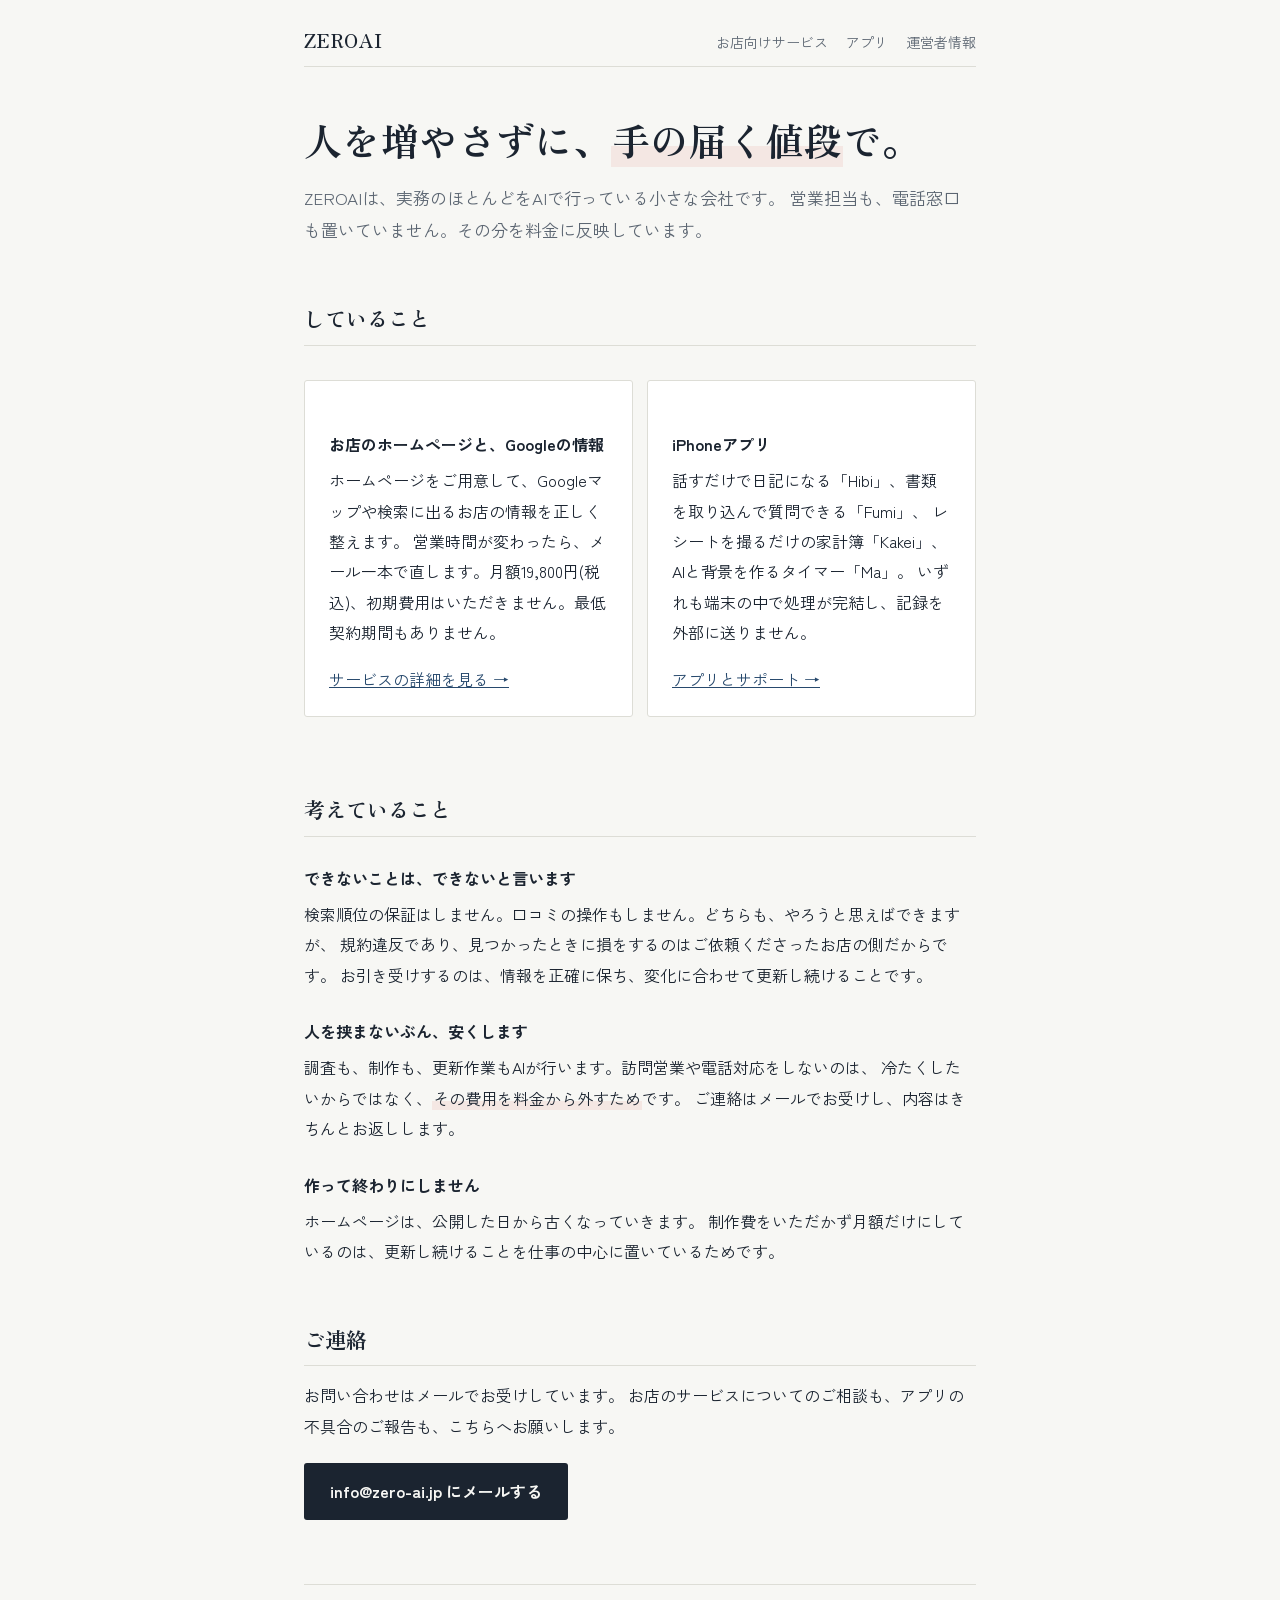
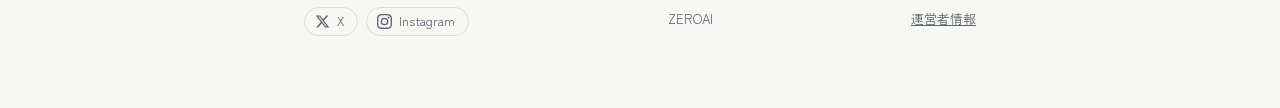
==== index.html @ 83ad87a5 "サイト: X・Instagram のリンクを全ページのフッターに追加 X: @ZEROAIWEB / Instagram: @zeroai DMを受け取った相手が実在の事業者か確かめる材料として、全ペ" ====
<!DOCTYPE html>
<html lang="ja">
<head>
<meta charset="utf-8">
<meta name="viewport" content="width=device-width,initial-scale=1">
<title>ZEROAI</title>
<meta name="description" content="AIで運営する小さな会社です。お店のホームページ制作とGoogleビジネスプロフィールの更新代行、iPhoneアプリの開発をしています。">
<link rel="stylesheet" href="https://fonts.googleapis.com/css2?family=Zen+Old+Mincho:wght@700&family=Zen+Kaku+Gothic+New:wght@400;500;700&display=swap">
<link rel="stylesheet" href="assets/site.css">
</head>
<body>

<div class="wrap">
  <header class="masthead">
    <a class="brand" href="./">ZEROAI</a>
    <nav>
      <a href="meo/">お店向けサービス</a>
      <a href="apps/">アプリ</a>
      <a href="info/">運営者情報</a>
    </nav>
  </header>

  <h1>人を増やさずに、<span class="mark">手の届く値段</span>で。</h1>

  <p class="lede">
    ZEROAIは、実務のほとんどをAIで行っている小さな会社です。
    営業担当も、電話窓口も置いていません。その分を料金に反映しています。
  </p>

  <h2>していること</h2>

  <div class="cards">
    <div class="panel">
      <h3>お店のホームページと、Googleの情報</h3>
      <p>
        ホームページをご用意して、Googleマップや検索に出るお店の情報を正しく整えます。
        営業時間が変わったら、メール一本で直します。月額19,800円(税込)、初期費用はいただきません。最低契約期間もありません。
      </p>
      <p><a href="meo/">サービスの詳細を見る →</a></p>
    </div>
    <div class="panel">
      <h3>iPhoneアプリ</h3>
      <p>
        話すだけで日記になる「Hibi」、書類を取り込んで質問できる「Fumi」、
        レシートを撮るだけの家計簿「Kakei」、AIと背景を作るタイマー「Ma」。
        いずれも端末の中で処理が完結し、記録を外部に送りません。
      </p>
      <p><a href="apps/">アプリとサポート →</a></p>
    </div>
  </div>

  <h2>考えていること</h2>

  <h3>できないことは、できないと言います</h3>
  <p>
    検索順位の保証はしません。口コミの操作もしません。どちらも、やろうと思えばできますが、
    規約違反であり、見つかったときに損をするのはご依頼くださったお店の側だからです。
    お引き受けするのは、情報を正確に保ち、変化に合わせて更新し続けることです。
  </p>

  <h3>人を挟まないぶん、安くします</h3>
  <p>
    調査も、制作も、更新作業もAIが行います。訪問営業や電話対応をしないのは、
    冷たくしたいからではなく、<span class="mark">その費用を料金から外すため</span>です。
    ご連絡はメールでお受けし、内容はきちんとお返しします。
  </p>

  <h3>作って終わりにしません</h3>
  <p>
    ホームページは、公開した日から古くなっていきます。
    制作費をいただかず月額だけにしているのは、更新し続けることを仕事の中心に置いているためです。
  </p>

  <h2>ご連絡</h2>
  <p>
    お問い合わせはメールでお受けしています。
    お店のサービスについてのご相談も、アプリの不具合のご報告も、こちらへお願いします。
  </p>
  <p><a class="cta" href="mailto:info@zero-ai.jp">info@zero-ai.jp にメールする</a></p>

  <footer class="site">
    <span class="social">
      <a href="https://x.com/ZEROAIWEB" target="_blank" rel="me noopener" aria-label="ZEROAI の X">
        <svg viewBox="0 0 24 24" aria-hidden="true"><path d="M18.244 2.25h3.308l-7.227 8.26 8.502 11.24H16.17l-5.214-6.817L4.99 21.75H1.68l7.73-8.835L1.254 2.25H8.08l4.713 6.231zm-1.161 17.52h1.833L7.084 4.126H5.117z"/></svg>
        X
      </a>
      <a href="https://www.instagram.com/zeroai/" target="_blank" rel="me noopener" aria-label="ZEROAI の Instagram">
        <svg viewBox="0 0 24 24" aria-hidden="true"><path d="M12 2.16c3.2 0 3.58.01 4.85.07 1.17.05 1.8.25 2.23.41.56.22.96.48 1.38.9.42.42.68.82.9 1.38.16.42.36 1.06.41 2.23.06 1.27.07 1.65.07 4.85s-.01 3.58-.07 4.85c-.05 1.17-.25 1.8-.41 2.23-.22.56-.48.96-.9 1.38-.42.42-.82.68-1.38.9-.42.16-1.06.36-2.23.41-1.27.06-1.65.07-4.85.07s-3.58-.01-4.85-.07c-1.17-.05-1.8-.25-2.23-.41-.56-.22-.96-.48-1.38-.9-.42-.42-.68-.82-.9-1.38-.16-.42-.36-1.06-.41-2.23C2.17 15.58 2.16 15.2 2.16 12s.01-3.58.07-4.85c.05-1.17.25-1.8.41-2.23.22-.56.48-.96.9-1.38.42-.42.82-.68 1.38-.9.42-.16 1.06-.36 2.23-.41C8.42 2.17 8.8 2.16 12 2.16M12 0C8.74 0 8.33.01 7.05.07 5.78.13 4.9.33 4.14.63c-.79.3-1.46.71-2.13 1.38C1.34 2.68.93 3.35.63 4.14.33 4.9.13 5.78.07 7.05.01 8.33 0 8.74 0 12s.01 3.67.07 4.95c.06 1.27.26 2.15.56 2.91.3.79.71 1.46 1.38 2.13.67.67 1.34 1.08 2.13 1.38.76.3 1.64.5 2.91.56C8.33 23.99 8.74 24 12 24s3.67-.01 4.95-.07c1.27-.06 2.15-.26 2.91-.56.79-.3 1.46-.71 2.13-1.38.67-.67 1.08-1.34 1.38-2.13.3-.76.5-1.64.56-2.91.06-1.28.07-1.69.07-4.95s-.01-3.67-.07-4.95c-.06-1.27-.26-2.15-.56-2.91-.3-.79-.71-1.46-1.38-2.13C21.32 1.34 20.65.93 19.86.63c-.76-.3-1.64-.5-2.91-.56C15.67.01 15.26 0 12 0m0 5.84a6.16 6.16 0 1 0 0 12.32 6.16 6.16 0 0 0 0-12.32m0 10.16a4 4 0 1 1 0-8 4 4 0 0 1 0 8m7.85-10.4a1.44 1.44 0 1 1-2.88 0 1.44 1.44 0 0 1 2.88 0"/></svg>
        Instagram
      </a>
    </span>
    <span>ZEROAI</span>
    <span><a href="info/">運営者情報</a></span>
  </footer>
</div>

</body>
</html>
---- assets/site.css ----
:root {
  --paper: #f7f7f4;
  --surface: #ffffff;
  --ink: #1b2430;
  --ink-soft: #5c6672;
  --rule: #ddddd6;
  --accent: #b03a2b;
  --accent-soft: #f4e7e3;
  --link: #27496d;
  --max: 42rem;
}
@media (prefers-color-scheme: dark) {
  :root:not([data-theme="light"]) {
    --paper: #14181d;
    --surface: #1b2027;
    --ink: #e8eaed;
    --ink-soft: #9aa3ad;
    --rule: #2c333c;
    --accent: #e2785f;
    --accent-soft: #2e2320;
    --link: #93b7dd;
  }
}
:root[data-theme="dark"] {
  --paper: #14181d;
  --surface: #1b2027;
  --ink: #e8eaed;
  --ink-soft: #9aa3ad;
  --rule: #2c333c;
  --accent: #e2785f;
  --accent-soft: #2e2320;
  --link: #93b7dd;
}

* { box-sizing: border-box; }

body {
  margin: 0;
  background: var(--paper);
  color: var(--ink);
  font-family: "Zen Kaku Gothic New", "Hiragino Sans", "Noto Sans JP", sans-serif;
  font-size: 16px;
  line-height: 1.9;
  padding-inline: 20px;
  padding-block: 0 72px;
  -webkit-font-smoothing: antialiased;
}

.wrap { max-width: var(--max); margin-inline: auto; }

/* ---- site header / footer ---- */
.masthead {
  display: flex;
  align-items: baseline;
  justify-content: space-between;
  gap: 16px;
  flex-wrap: wrap;
  padding-block: 22px 0;
  border-bottom: 1px solid var(--rule);
}
.masthead a.brand {
  font-family: "Zen Old Mincho", "Hiragino Mincho ProN", serif;
  font-weight: 700;
  font-size: 19px;
  letter-spacing: 0.02em;
  color: var(--ink);
  text-decoration: none;
}
.masthead nav { display: flex; gap: 18px; font-size: 14px; padding-bottom: 10px; }
.masthead nav a { color: var(--ink-soft); text-decoration: none; }
.masthead nav a:hover, .masthead nav a:focus-visible { color: var(--accent); }

footer.site {
  margin-top: 64px;
  padding-top: 22px;
  border-top: 1px solid var(--rule);
  color: var(--ink-soft);
  font-size: 13px;
  display: flex;
  justify-content: space-between;
  gap: 16px;
  flex-wrap: wrap;
}
footer.site a { color: var(--ink-soft); }

/* ---- type ---- */
h1 {
  font-family: "Zen Old Mincho", "Hiragino Mincho ProN", serif;
  font-weight: 700;
  font-size: clamp(27px, 6.2vw, 38px);
  line-height: 1.5;
  letter-spacing: 0.01em;
  text-wrap: balance;
  margin: 44px 0 0;
}
h2 {
  font-family: "Zen Old Mincho", "Hiragino Mincho ProN", serif;
  font-weight: 700;
  font-size: 21px;
  line-height: 1.6;
  text-wrap: balance;
  margin: 56px 0 14px;
  padding-bottom: 9px;
  border-bottom: 1px solid var(--rule);
}
h3 { font-size: 16px; font-weight: 700; margin: 26px 0 6px; }
p { margin: 0 0 16px; }
a { color: var(--link); }
.lede {
  font-size: 17px;
  color: var(--ink-soft);
  margin-top: 14px;
}
ul, ol { margin: 0 0 16px; padding-inline-start: 1.4em; }
li { margin-bottom: 8px; }
.note { font-size: 13px; color: var(--ink-soft); }

/* the vermillion mark: used only where the meaning is "correct it" */
.mark {
  background: linear-gradient(transparent 62%, var(--accent-soft) 62%);
  padding-inline: 1px;
}

/* ---- blocks ---- */
.panel {
  background: var(--surface);
  border: 1px solid var(--rule);
  border-radius: 3px;
  padding: 22px 24px;
  margin-block: 20px;
}
.panel > :last-child { margin-bottom: 0; }

.refuse {
  border-left: 3px solid var(--accent);
}
.refuse h3 { color: var(--accent); }
.refuse ul { list-style: none; padding-inline-start: 0; }
.refuse li { padding-inline-start: 1.5em; position: relative; }
.refuse li::before {
  content: "×";
  position: absolute;
  left: 0;
  color: var(--accent);
  font-weight: 700;
}

.price {
  display: flex;
  flex-wrap: wrap;
  gap: 8px 28px;
  align-items: baseline;
  margin-bottom: 14px;
}
.price .amount {
  font-family: "Zen Old Mincho", "Hiragino Mincho ProN", serif;
  font-size: 34px;
  font-weight: 700;
  font-variant-numeric: tabular-nums;
  line-height: 1.2;
}
.price .unit { font-size: 15px; color: var(--ink-soft); }

.steps { list-style: none; padding-inline-start: 0; counter-reset: s; }
.steps li {
  counter-increment: s;
  padding-inline-start: 2.2em;
  position: relative;
  margin-bottom: 14px;
}
.steps li::before {
  content: counter(s);
  position: absolute;
  left: 0;
  top: 0.35em;
  width: 1.6em;
  height: 1.6em;
  border: 1px solid var(--rule);
  border-radius: 50%;
  display: grid;
  place-items: center;
  font-size: 13px;
  font-variant-numeric: tabular-nums;
  color: var(--ink-soft);
  line-height: 1;
}

.cta {
  display: inline-block;
  background: var(--ink);
  color: var(--paper);
  text-decoration: none;
  font-weight: 700;
  padding: 13px 26px;
  border-radius: 3px;
  margin-top: 6px;
}
.cta:hover, .cta:focus-visible { background: var(--accent); }

.cards { display: grid; gap: 14px; grid-template-columns: repeat(auto-fit, minmax(15rem, 1fr)); }

dl.facts { margin: 0; }
dl.facts div {
  display: grid;
  grid-template-columns: 9.5rem 1fr;
  gap: 4px 16px;
  padding-block: 11px;
  border-bottom: 1px solid var(--rule);
}
dl.facts div:last-child { border-bottom: 0; }
dl.facts dt { color: var(--ink-soft); font-size: 14px; }
dl.facts dd { margin: 0; }
@media (max-width: 30rem) {
  dl.facts div { grid-template-columns: 1fr; }
}

a:focus-visible, .cta:focus-visible {
  outline: 2px solid var(--accent);
  outline-offset: 2px;
}

/* ---- SNS ---- */
.social {
  display: flex;
  gap: 8px;
  align-items: center;
  flex-wrap: wrap;
}
.social a {
  display: inline-flex;
  align-items: center;
  gap: 7px;
  padding: 6px 13px 6px 10px;
  border: 1px solid var(--rule);
  border-radius: 999px;
  color: var(--ink-soft);
  text-decoration: none;
  font-size: 12.5px;
  line-height: 1;
  transition: 0.18s;
}
.social a:hover {
  color: var(--accent);
  border-color: var(--accent);
}
.social svg {
  width: 15px;
  height: 15px;
  fill: currentColor;
  flex: none;
}
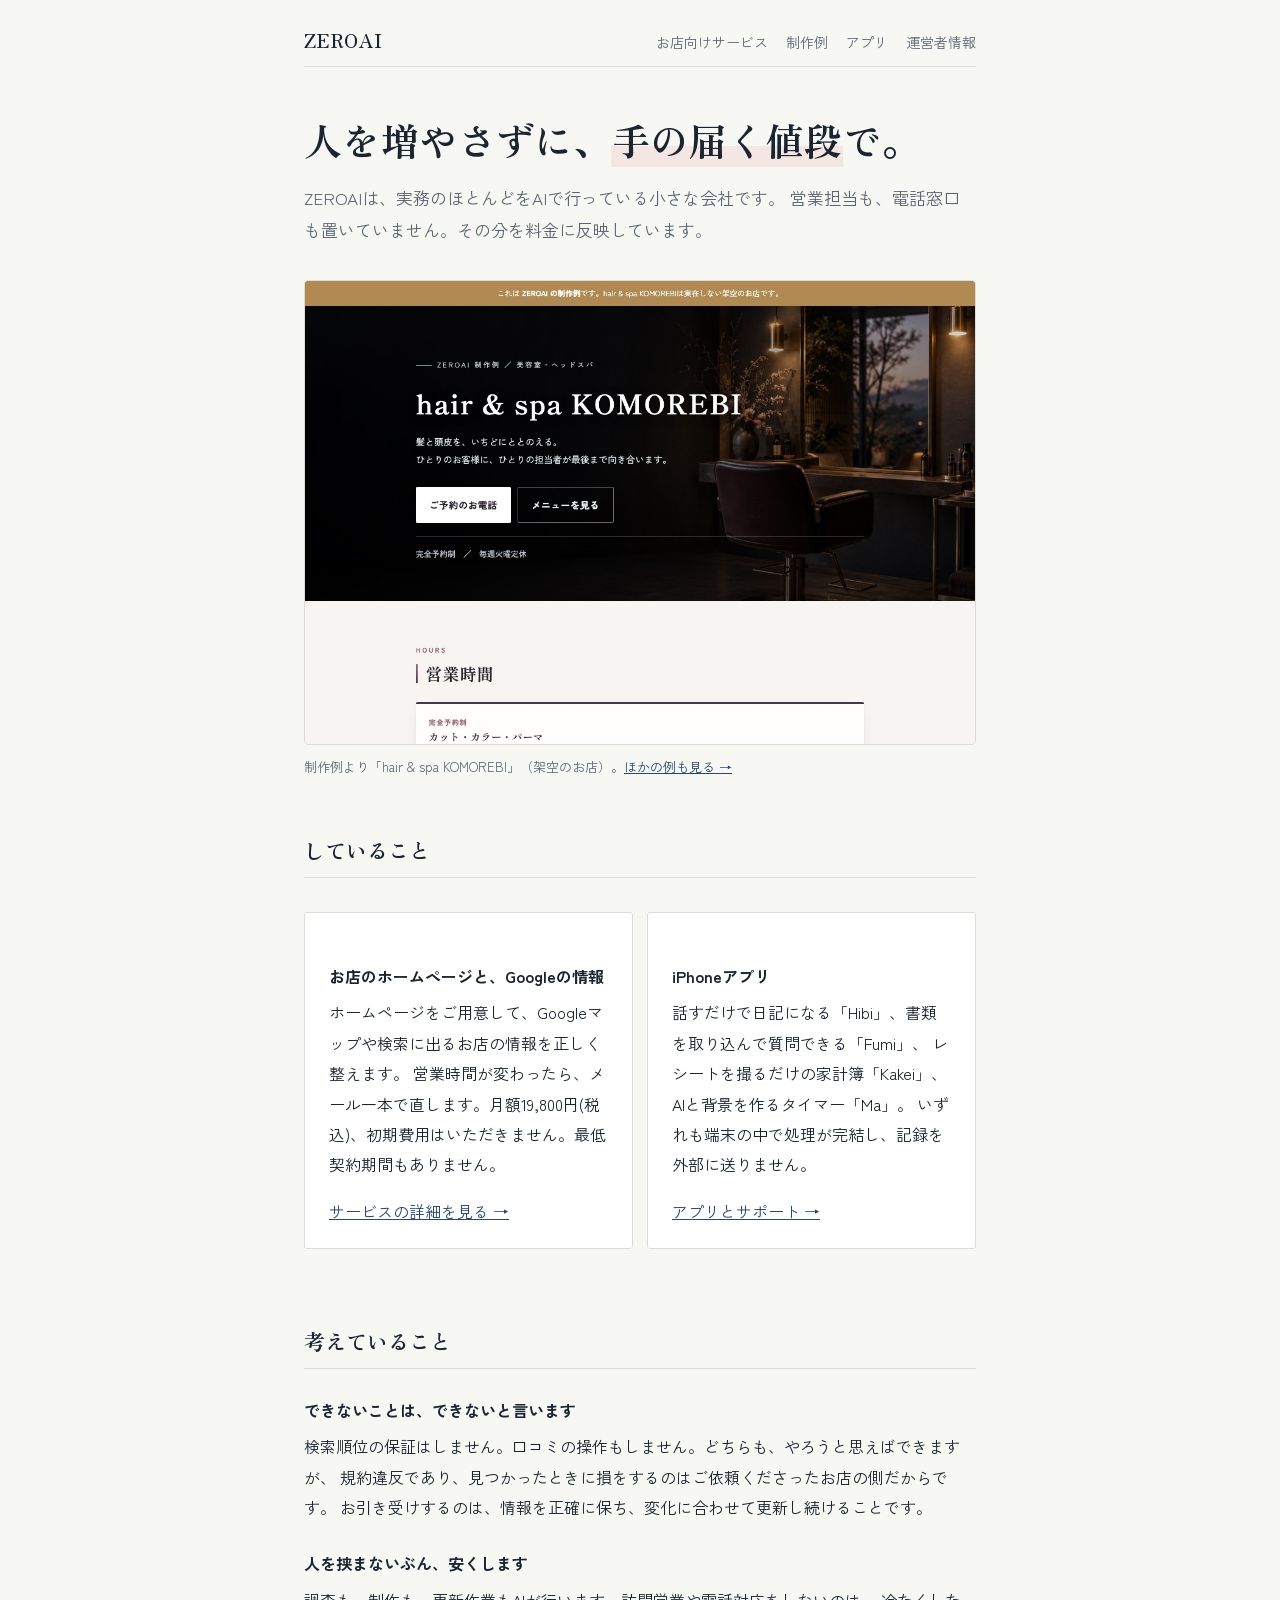
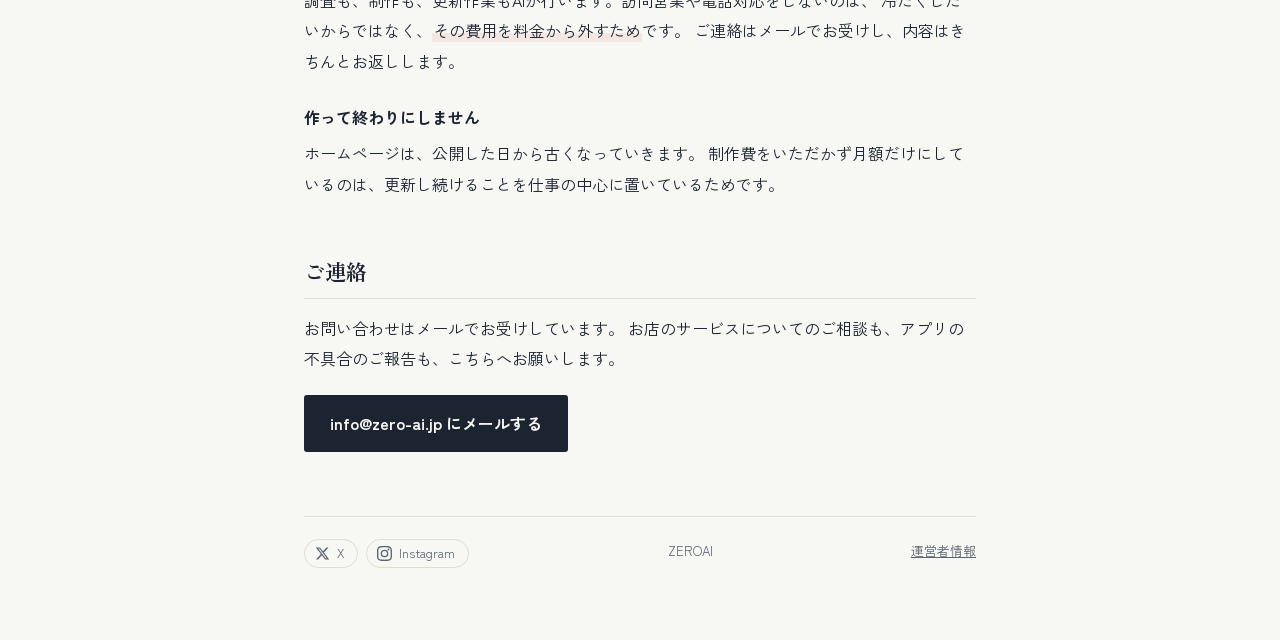
==== commit 35539239: "制作例のページを追加し、全ページに画像と導線を入れる 「ホームページを売る会社のサイトに画像が1枚も無い」というオーナー指摘への対応。  - /works/ を新設。架空のお店3例(美容室・便利屋・学" ====
--- a/index.html
+++ b/index.html
@@ -15,6 +15,7 @@
     <a class="brand" href="./">ZEROAI</a>
     <nav>
       <a href="meo/">お店向けサービス</a>
+      <a href="works/">制作例</a>
       <a href="apps/">アプリ</a>
       <a href="info/">運営者情報</a>
     </nav>
@@ -26,6 +27,11 @@
     ZEROAIは、実務のほとんどをAIで行っている小さな会社です。
     営業担当も、電話窓口も置いていません。その分を料金に反映しています。
   </p>
+
+  <figure class="showcase">
+    <img src="assets/works/salon.jpg" alt="ZEROAIが制作したホームページの例" width="1100" height="760">
+    <figcaption>制作例より「hair &amp; spa KOMOREBI」（架空のお店）。<a href="works/">ほかの例も見る →</a></figcaption>
+  </figure>
 
   <h2>していること</h2>
 
@@ -84,7 +90,7 @@
         <svg viewBox="0 0 24 24" aria-hidden="true"><path d="M18.244 2.25h3.308l-7.227 8.26 8.502 11.24H16.17l-5.214-6.817L4.99 21.75H1.68l7.73-8.835L1.254 2.25H8.08l4.713 6.231zm-1.161 17.52h1.833L7.084 4.126H5.117z"/></svg>
         X
       </a>
-      <a href="https://www.instagram.com/zeroai/" target="_blank" rel="me noopener" aria-label="ZEROAI の Instagram">
+      <a href="https://www.instagram.com/zeroaiinfo/" target="_blank" rel="me noopener" aria-label="ZEROAI の Instagram">
         <svg viewBox="0 0 24 24" aria-hidden="true"><path d="M12 2.16c3.2 0 3.58.01 4.85.07 1.17.05 1.8.25 2.23.41.56.22.96.48 1.38.9.42.42.68.82.9 1.38.16.42.36 1.06.41 2.23.06 1.27.07 1.65.07 4.85s-.01 3.58-.07 4.85c-.05 1.17-.25 1.8-.41 2.23-.22.56-.48.96-.9 1.38-.42.42-.82.68-1.38.9-.42.16-1.06.36-2.23.41-1.27.06-1.65.07-4.85.07s-3.58-.01-4.85-.07c-1.17-.05-1.8-.25-2.23-.41-.56-.22-.96-.48-1.38-.9-.42-.42-.68-.82-.9-1.38-.16-.42-.36-1.06-.41-2.23C2.17 15.58 2.16 15.2 2.16 12s.01-3.58.07-4.85c.05-1.17.25-1.8.41-2.23.22-.56.48-.96.9-1.38.42-.42.82-.68 1.38-.9.42-.16 1.06-.36 2.23-.41C8.42 2.17 8.8 2.16 12 2.16M12 0C8.74 0 8.33.01 7.05.07 5.78.13 4.9.33 4.14.63c-.79.3-1.46.71-2.13 1.38C1.34 2.68.93 3.35.63 4.14.33 4.9.13 5.78.07 7.05.01 8.33 0 8.74 0 12s.01 3.67.07 4.95c.06 1.27.26 2.15.56 2.91.3.79.71 1.46 1.38 2.13.67.67 1.34 1.08 2.13 1.38.76.3 1.64.5 2.91.56C8.33 23.99 8.74 24 12 24s3.67-.01 4.95-.07c1.27-.06 2.15-.26 2.91-.56.79-.3 1.46-.71 2.13-1.38.67-.67 1.08-1.34 1.38-2.13.3-.76.5-1.64.56-2.91.06-1.28.07-1.69.07-4.95s-.01-3.67-.07-4.95c-.06-1.27-.26-2.15-.56-2.91-.3-.79-.71-1.46-1.38-2.13C21.32 1.34 20.65.93 19.86.63c-.76-.3-1.64-.5-2.91-.56C15.67.01 15.26 0 12 0m0 5.84a6.16 6.16 0 1 0 0 12.32 6.16 6.16 0 0 0 0-12.32m0 10.16a4 4 0 1 1 0-8 4 4 0 0 1 0 8m7.85-10.4a1.44 1.44 0 1 1-2.88 0 1.44 1.44 0 0 1 2.88 0"/></svg>
         Instagram
       </a>
--- a/assets/site.css
+++ b/assets/site.css
@@ -249,3 +249,94 @@
   fill: currentColor;
   flex: none;
 }
+
+/* ---- 制作例 ---- */
+.works {
+  display: grid;
+  gap: 40px;
+  margin: 34px 0 8px;
+}
+.work {
+  background: var(--surface, #fff);
+  border: 1px solid var(--rule);
+  border-radius: 4px;
+  overflow: hidden;
+}
+.work .shots {
+  display: grid;
+  grid-template-columns: 1fr;
+  background: var(--rule);
+  gap: 1px;
+}
+.work .shots img {
+  display: block;
+  width: 100%;
+  height: auto;
+  background: #fff;
+}
+.work .shots .phone {
+  display: none;
+}
+.work .body {
+  padding: 20px 22px 24px;
+}
+.work h3 {
+  margin: 0 0 4px;
+  font-size: 19px;
+}
+.work .kind {
+  display: block;
+  font-size: 11.5px;
+  letter-spacing: 0.18em;
+  color: var(--accent);
+  font-weight: 700;
+  margin-bottom: 9px;
+}
+.work p {
+  margin: 0 0 14px;
+  font-size: 14.5px;
+  color: var(--ink-soft);
+  line-height: 1.85;
+}
+.work .open {
+  display: inline-block;
+  padding: 10px 19px;
+  border: 1px solid var(--rule);
+  border-radius: 3px;
+  text-decoration: none;
+  font-size: 14px;
+  font-weight: 700;
+}
+.work .open:hover {
+  border-color: var(--accent);
+  color: var(--accent);
+}
+@media (min-width: 720px) {
+  .work .shots {
+    grid-template-columns: 1fr 320px;
+  }
+  .work .shots .phone {
+    display: block;
+    object-fit: cover;
+    object-position: top center;
+    height: 100%;
+  }
+}
+
+/* ---- トップの制作例 ---- */
+.showcase {
+  margin: 34px 0 10px;
+}
+.showcase img {
+  display: block;
+  width: 100%;
+  height: auto;
+  border: 1px solid var(--rule);
+  border-radius: 4px;
+}
+.showcase figcaption {
+  margin-top: 10px;
+  font-size: 13px;
+  color: var(--ink-soft);
+  line-height: 1.8;
+}
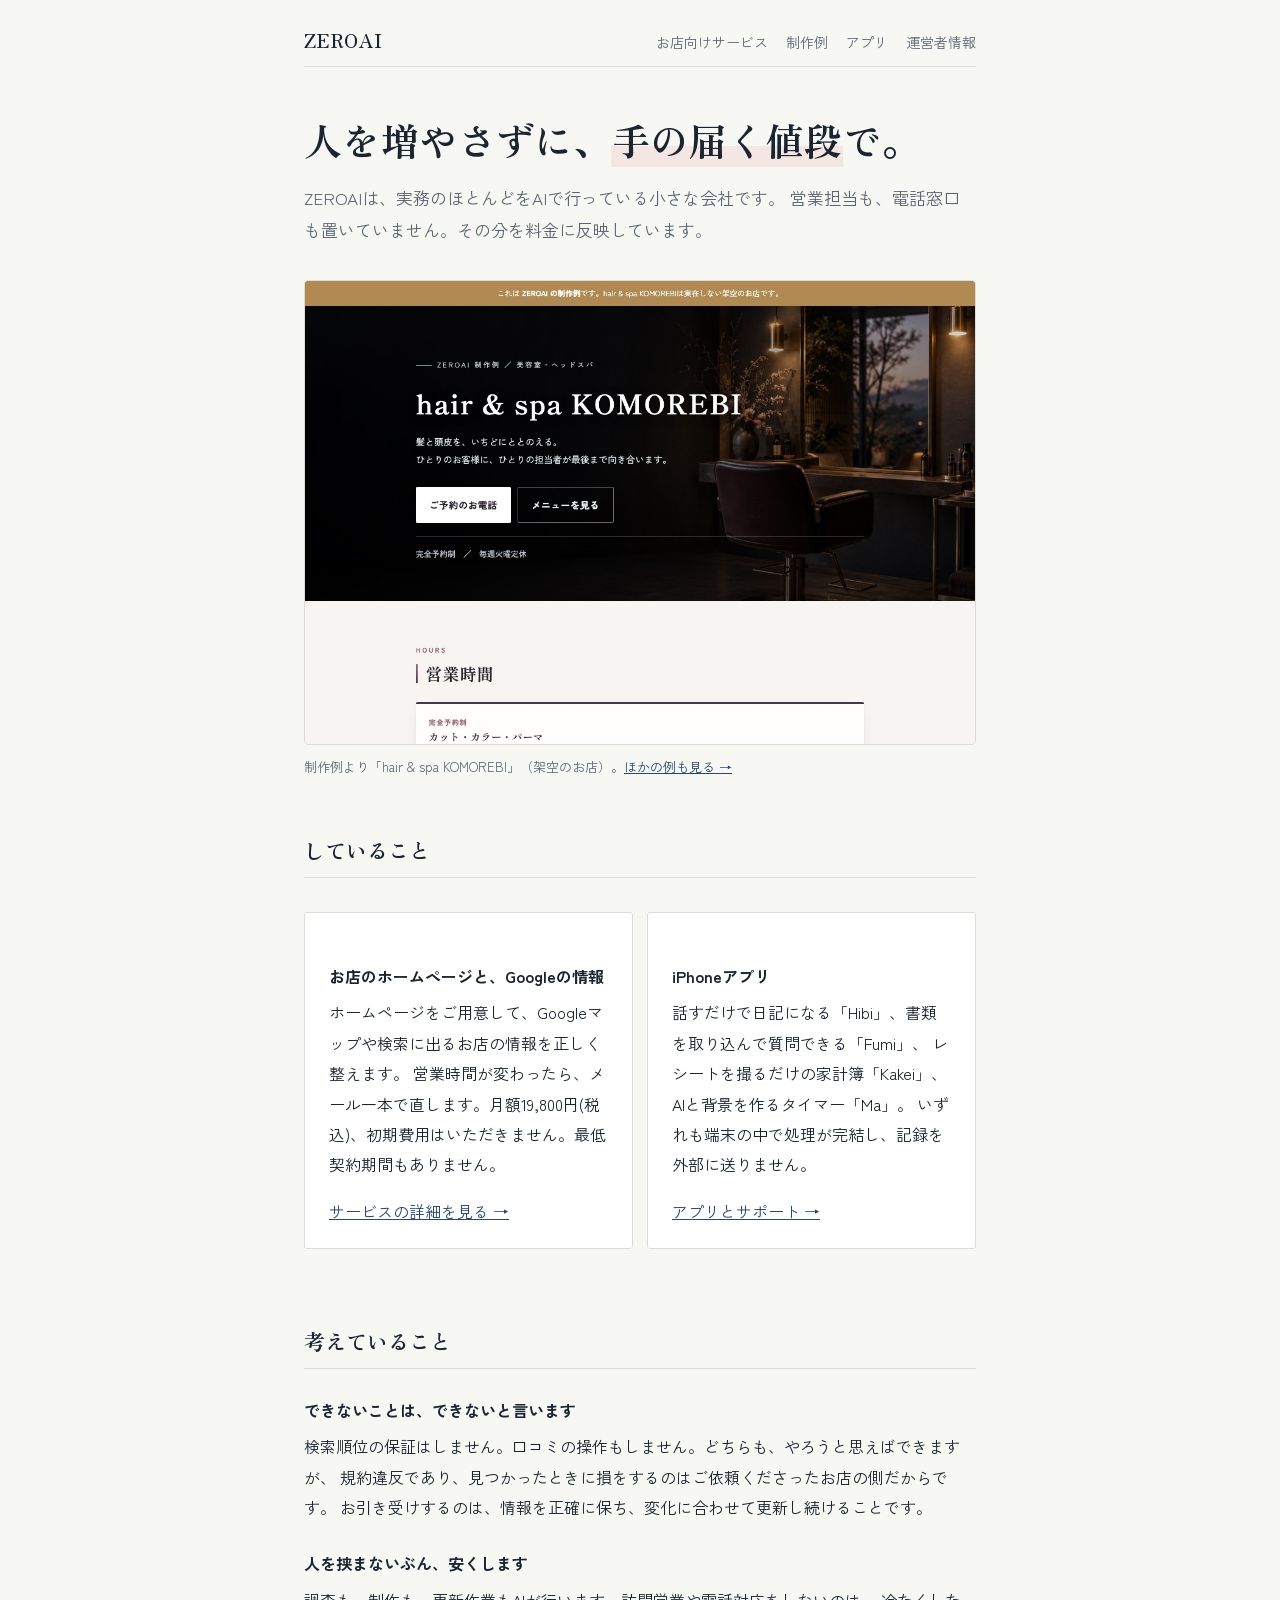
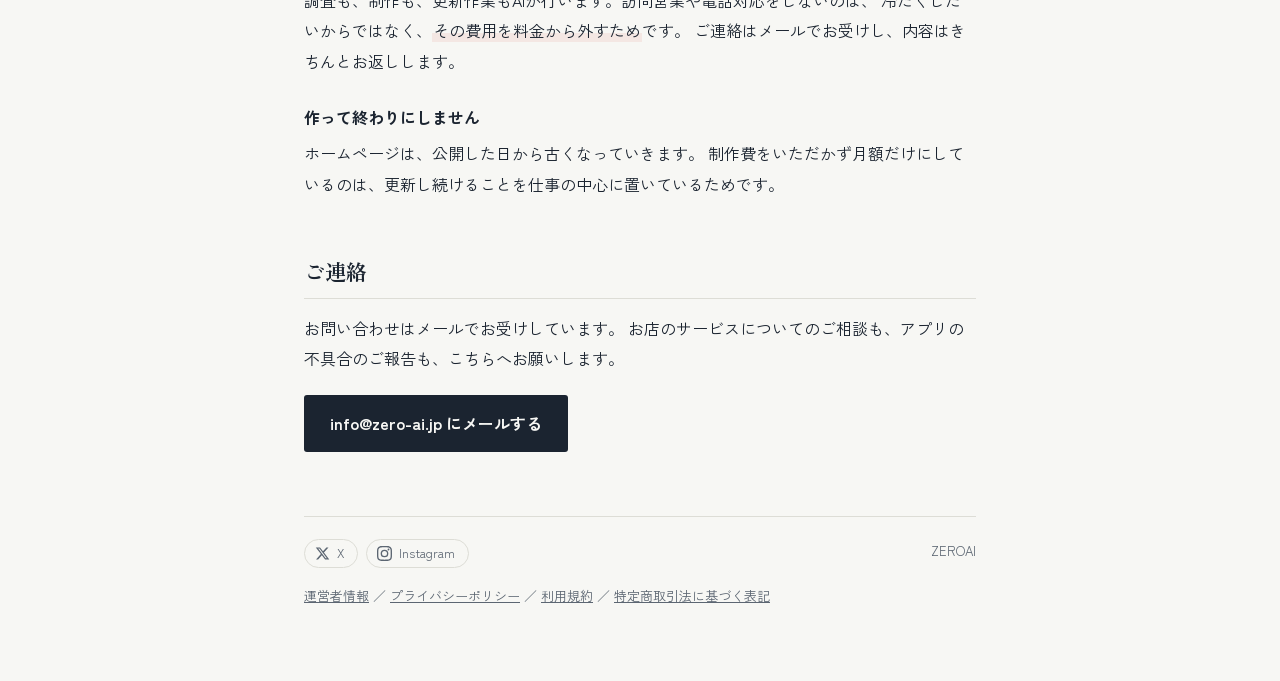
==== commit 8623ed66: "プライバシーポリシー・利用規約・特定商取引法に基づく表記を追加 Stripeの決済リンク開設に3つのURLが必要になったため。 MEO事業(お店向けサービス)についてはいずれも未整備だった。  - /" ====
--- a/index.html
+++ b/index.html
@@ -96,7 +96,7 @@
       </a>
     </span>
     <span>ZEROAI</span>
-    <span><a href="info/">運営者情報</a></span>
+    <span><a href="info/">運営者情報</a> ／ <a href="privacy/">プライバシーポリシー</a> ／ <a href="terms/">利用規約</a> ／ <a href="law/">特定商取引法に基づく表記</a></span>
   </footer>
 </div>
 
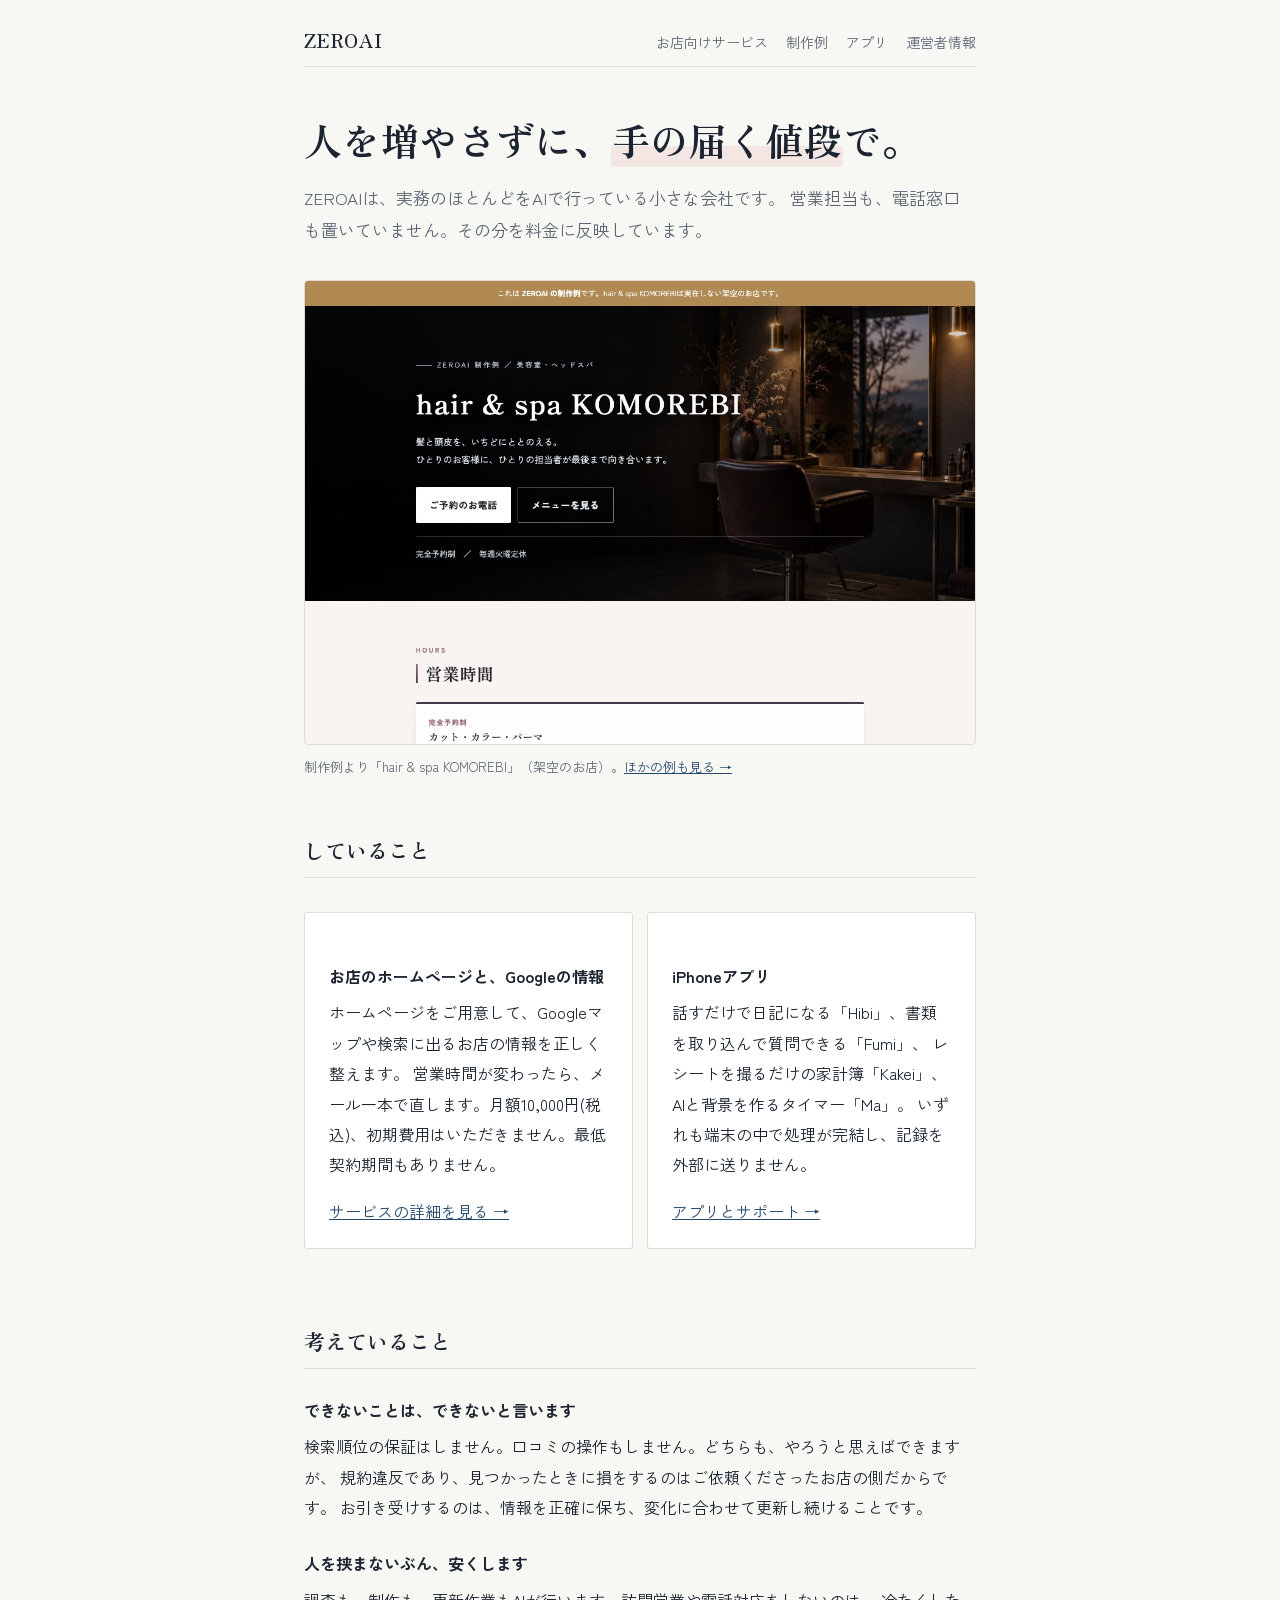
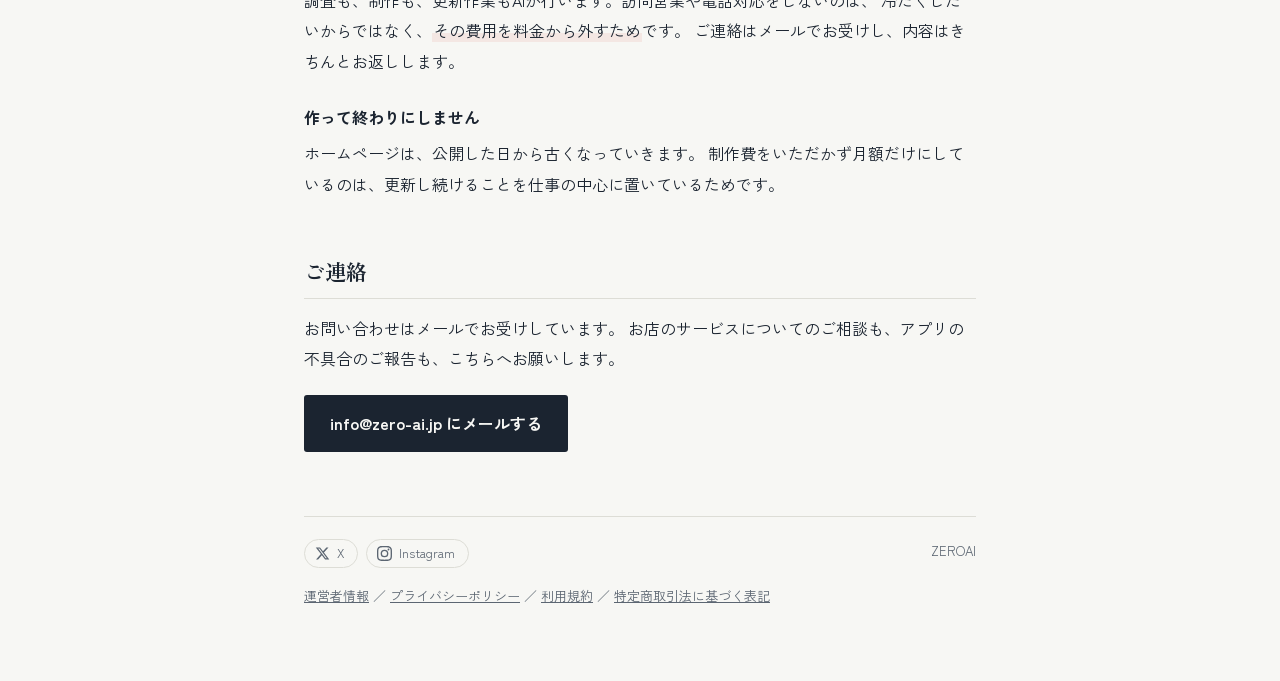
==== commit 0ff1d0f8: "価格を月額10,000円(税込)に変更 オーナー判断(2026-10-01)。19,800円では「一度考える」金額だが、 10,000円なら店主がその場で決められる。まだ1件も成約が無く、 価格が原因" ====
--- a/index.html
+++ b/index.html
@@ -40,7 +40,7 @@
       <h3>お店のホームページと、Googleの情報</h3>
       <p>
         ホームページをご用意して、Googleマップや検索に出るお店の情報を正しく整えます。
-        営業時間が変わったら、メール一本で直します。月額19,800円(税込)、初期費用はいただきません。最低契約期間もありません。
+        営業時間が変わったら、メール一本で直します。月額10,000円(税込)、初期費用はいただきません。最低契約期間もありません。
       </p>
       <p><a href="meo/">サービスの詳細を見る →</a></p>
     </div>
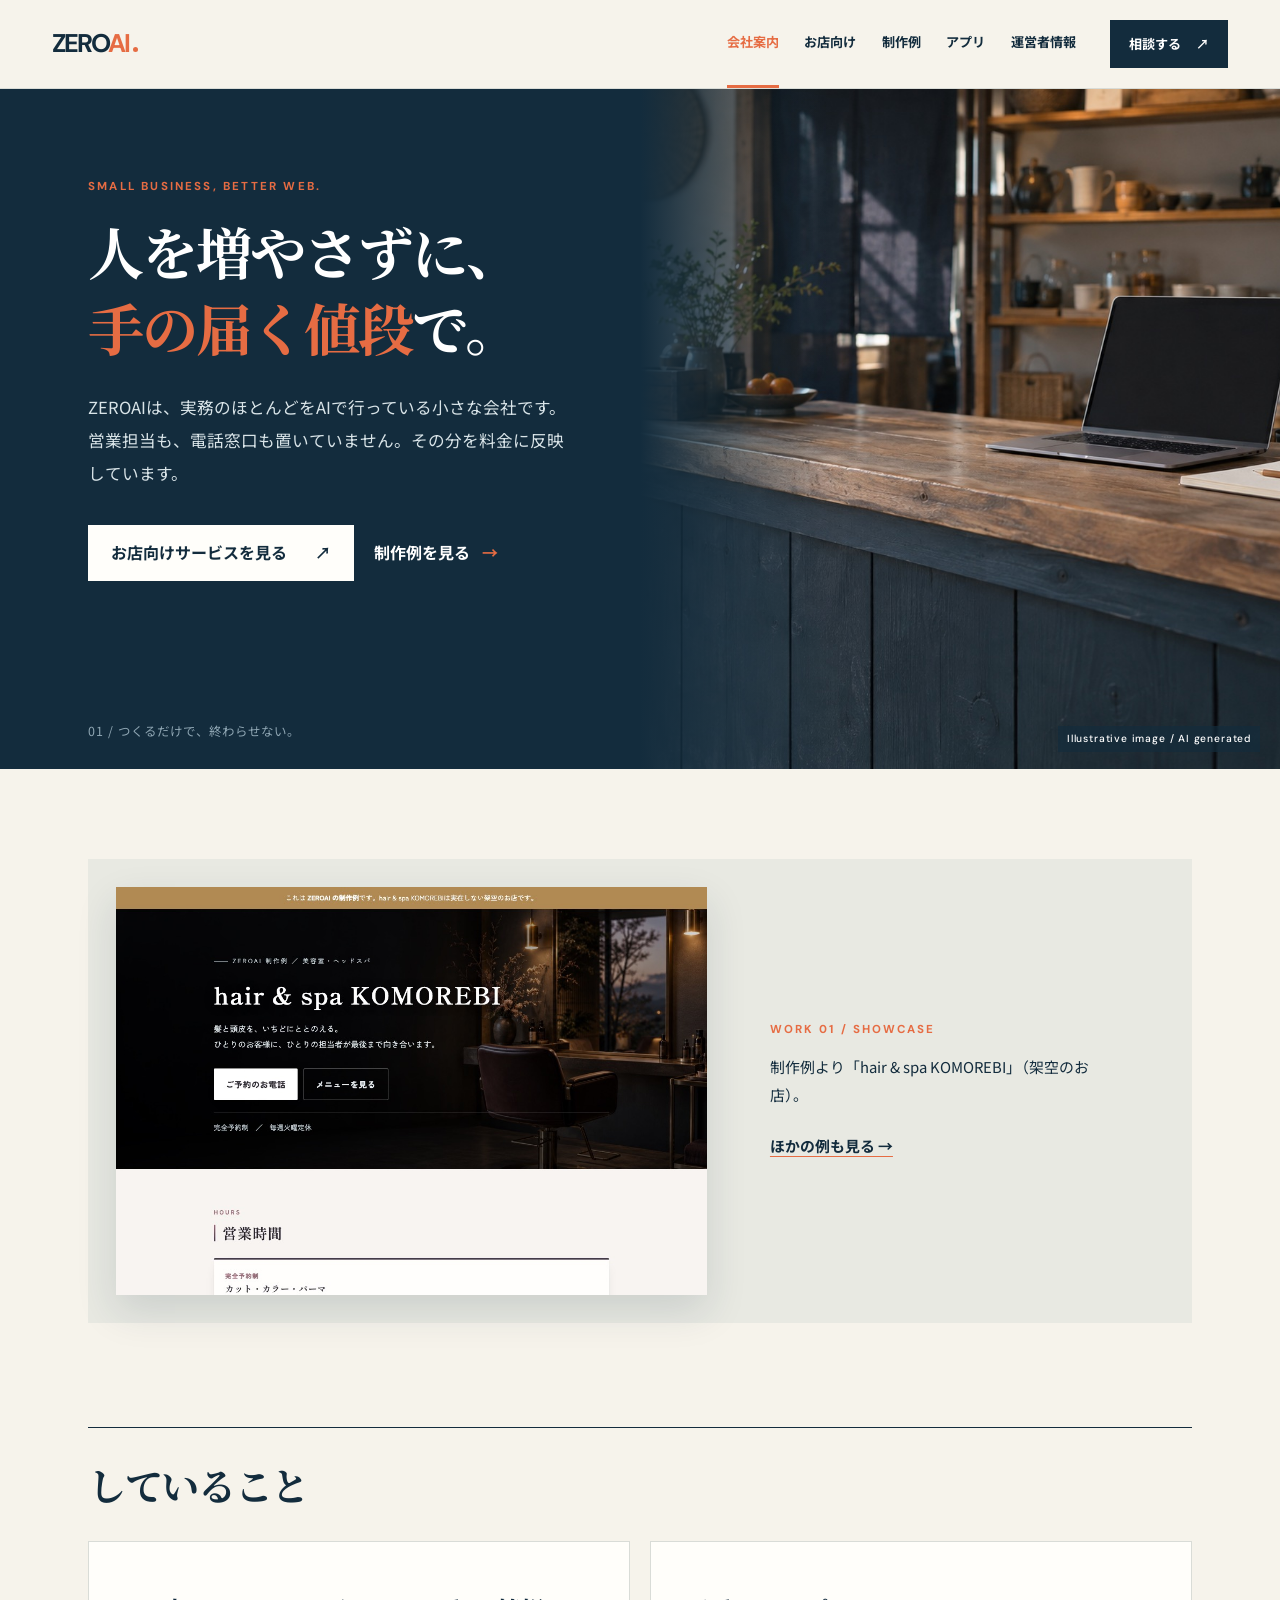
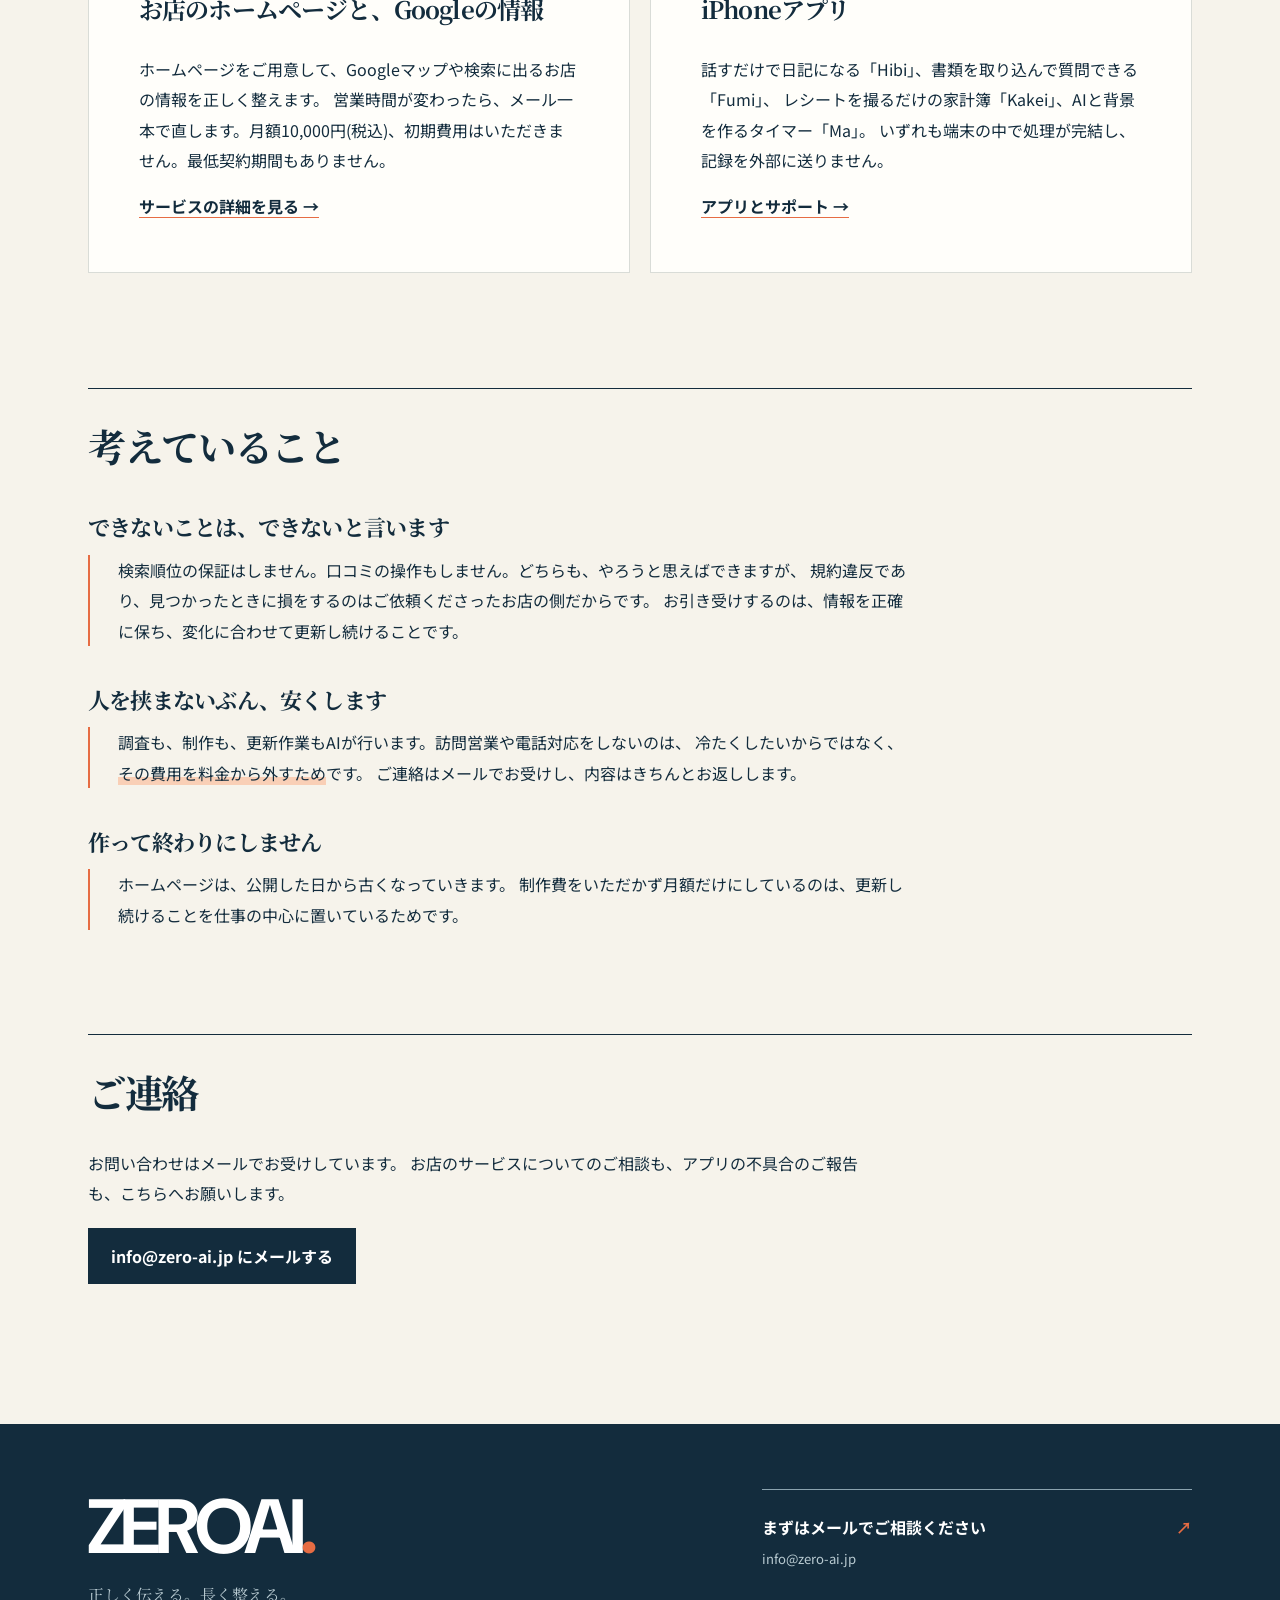
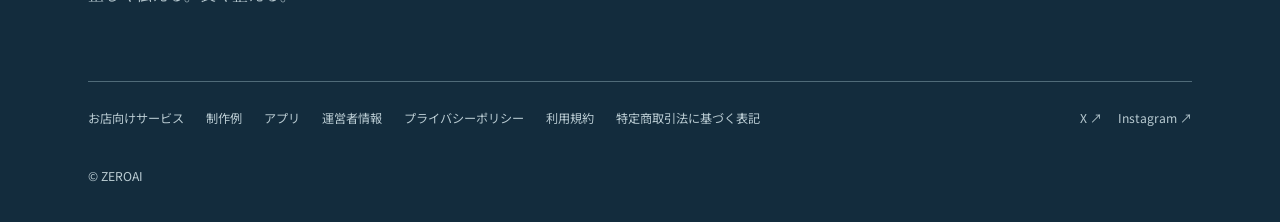
==== commit 100f9201: "サイトを全面差し替え(新デザイン) オーナーが採用した新デザイン一式に入れ替えた。 HTML12ページ・CSS1本・写真3枚を新規、制作例の6枚は据え置き。  - 特商法ページの「メールが難しい場合は" ====
--- a/index.html
+++ b/index.html
@@ -1,36 +1,12 @@
-<!DOCTYPE html>
-<html lang="ja">
-<head>
-<meta charset="utf-8">
-<meta name="viewport" content="width=device-width,initial-scale=1">
-<title>ZEROAI</title>
-<meta name="description" content="AIで運営する小さな会社です。お店のホームページ制作とGoogleビジネスプロフィールの更新代行、iPhoneアプリの開発をしています。">
-<link rel="stylesheet" href="https://fonts.googleapis.com/css2?family=Zen+Old+Mincho:wght@700&family=Zen+Kaku+Gothic+New:wght@400;500;700&display=swap">
-<link rel="stylesheet" href="assets/site.css">
-</head>
-<body>
+<!doctype html>
+<html lang="ja"><head><meta charset="utf-8"><meta name="viewport" content="width=device-width,initial-scale=1"><title>ZEROAI</title><meta name="description" content="AIで運営する小さな会社です。お店のホームページ制作とGoogleビジネスプロフィールの更新代行、iPhoneアプリの開発をしています。"><link rel="preconnect" href="https://fonts.googleapis.com"><link rel="preconnect" href="https://fonts.gstatic.com" crossorigin><link href="https://fonts.googleapis.com/css2?family=DM+Sans:wght@400;500;600;700&family=Noto+Sans+JP:wght@400;500;600;700&family=Noto+Serif+JP:wght@500;600;700&display=swap" rel="stylesheet"><link rel="stylesheet" href="assets/site.css?v=20261002-stepsfix"></head><body class="page-home"><header class="site-header"><div class="header-inner"><a class="wordmark" href="./index.html" aria-label="ZEROAI トップへ">ZERO<span>AI</span><i></i></a><nav class="desktop-nav" aria-label="主要ナビゲーション"><a href="./index.html" aria-current="page">会社案内</a><a href="./meo/index.html">お店向け</a><a href="./works/index.html">制作例</a><a href="./apps/index.html">アプリ</a><a href="./info/index.html">運営者情報</a></nav><a class="header-contact" href="mailto:info@zero-ai.jp">相談する <span aria-hidden="true">↗</span></a><details class="mobile-nav"><summary>メニュー <span aria-hidden="true">＋</span></summary><nav aria-label="モバイルナビゲーション"><a href="./index.html" aria-current="page">会社案内</a><a href="./meo/index.html">お店向け</a><a href="./works/index.html">制作例</a><a href="./apps/index.html">アプリ</a><a href="./info/index.html">運営者情報</a><a href="mailto:info@zero-ai.jp">お問い合わせ ↗</a></nav></details></div></header><main id="main" class="content-shell">
+  
 
-<div class="wrap">
-  <header class="masthead">
-    <a class="brand" href="./">ZEROAI</a>
-    <nav>
-      <a href="meo/">お店向けサービス</a>
-      <a href="works/">制作例</a>
-      <a href="apps/">アプリ</a>
-      <a href="info/">運営者情報</a>
-    </nav>
-  </header>
-
-  <h1>人を増やさずに、<span class="mark">手の届く値段</span>で。</h1>
-
-  <p class="lede">
-    ZEROAIは、実務のほとんどをAIで行っている小さな会社です。
-    営業担当も、電話窓口も置いていません。その分を料金に反映しています。
-  </p>
+  <section class="home-hero" aria-labelledby="main-title"><div class="hero-copy"><span class="eyebrow">SMALL BUSINESS, BETTER WEB.</span><h1 id="main-title">人を増やさずに、<br><em>手の届く値段</em>で。</h1><p>ZEROAIは、実務のほとんどをAIで行っている小さな会社です。営業担当も、電話窓口も置いていません。その分を料金に反映しています。</p><div class="hero-actions"><a class="button button-light" href="meo/index.html">お店向けサービスを見る <span>↗</span></a><a class="text-link" href="works/index.html">制作例を見る <span>→</span></a></div></div><div class="hero-image"><img src="assets/img/hero.jpg" alt="日本の小さなお店のカウンターとノートパソコンを表現した生成画像" width="1792" height="1024"><span class="image-caption">Illustrative image / AI generated</span></div><div class="hero-index">01 / つくるだけで、終わらせない。</div></section>
 
   <figure class="showcase">
     <img src="assets/works/salon.jpg" alt="ZEROAIが制作したホームページの例" width="1100" height="760">
-    <figcaption>制作例より「hair &amp; spa KOMOREBI」（架空のお店）。<a href="works/">ほかの例も見る →</a></figcaption>
+    <figcaption>制作例より「hair &amp; spa KOMOREBI」（架空のお店）。<a href="works/index.html">ほかの例も見る →</a></figcaption>
   </figure>
 
   <h2>していること</h2>
@@ -42,7 +18,7 @@
         ホームページをご用意して、Googleマップや検索に出るお店の情報を正しく整えます。
         営業時間が変わったら、メール一本で直します。月額10,000円(税込)、初期費用はいただきません。最低契約期間もありません。
       </p>
-      <p><a href="meo/">サービスの詳細を見る →</a></p>
+      <p><a href="meo/index.html">サービスの詳細を見る →</a></p>
     </div>
     <div class="panel">
       <h3>iPhoneアプリ</h3>
@@ -51,7 +27,7 @@
         レシートを撮るだけの家計簿「Kakei」、AIと背景を作るタイマー「Ma」。
         いずれも端末の中で処理が完結し、記録を外部に送りません。
       </p>
-      <p><a href="apps/">アプリとサポート →</a></p>
+      <p><a href="apps/index.html">アプリとサポート →</a></p>
     </div>
   </div>
 
@@ -84,21 +60,5 @@
   </p>
   <p><a class="cta" href="mailto:info@zero-ai.jp">info@zero-ai.jp にメールする</a></p>
 
-  <footer class="site">
-    <span class="social">
-      <a href="https://x.com/ZEROAIWEB" target="_blank" rel="me noopener" aria-label="ZEROAI の X">
-        <svg viewBox="0 0 24 24" aria-hidden="true"><path d="M18.244 2.25h3.308l-7.227 8.26 8.502 11.24H16.17l-5.214-6.817L4.99 21.75H1.68l7.73-8.835L1.254 2.25H8.08l4.713 6.231zm-1.161 17.52h1.833L7.084 4.126H5.117z"/></svg>
-        X
-      </a>
-      <a href="https://www.instagram.com/zeroaiinfo/" target="_blank" rel="me noopener" aria-label="ZEROAI の Instagram">
-        <svg viewBox="0 0 24 24" aria-hidden="true"><path d="M12 2.16c3.2 0 3.58.01 4.85.07 1.17.05 1.8.25 2.23.41.56.22.96.48 1.38.9.42.42.68.82.9 1.38.16.42.36 1.06.41 2.23.06 1.27.07 1.65.07 4.85s-.01 3.58-.07 4.85c-.05 1.17-.25 1.8-.41 2.23-.22.56-.48.96-.9 1.38-.42.42-.82.68-1.38.9-.42.16-1.06.36-2.23.41-1.27.06-1.65.07-4.85.07s-3.58-.01-4.85-.07c-1.17-.05-1.8-.25-2.23-.41-.56-.22-.96-.48-1.38-.9-.42-.42-.68-.82-.9-1.38-.16-.42-.36-1.06-.41-2.23C2.17 15.58 2.16 15.2 2.16 12s.01-3.58.07-4.85c.05-1.17.25-1.8.41-2.23.22-.56.48-.96.9-1.38.42-.42.82-.68 1.38-.9.42-.16 1.06-.36 2.23-.41C8.42 2.17 8.8 2.16 12 2.16M12 0C8.74 0 8.33.01 7.05.07 5.78.13 4.9.33 4.14.63c-.79.3-1.46.71-2.13 1.38C1.34 2.68.93 3.35.63 4.14.33 4.9.13 5.78.07 7.05.01 8.33 0 8.74 0 12s.01 3.67.07 4.95c.06 1.27.26 2.15.56 2.91.3.79.71 1.46 1.38 2.13.67.67 1.34 1.08 2.13 1.38.76.3 1.64.5 2.91.56C8.33 23.99 8.74 24 12 24s3.67-.01 4.95-.07c1.27-.06 2.15-.26 2.91-.56.79-.3 1.46-.71 2.13-1.38.67-.67 1.08-1.34 1.38-2.13.3-.76.5-1.64.56-2.91.06-1.28.07-1.69.07-4.95s-.01-3.67-.07-4.95c-.06-1.27-.26-2.15-.56-2.91-.3-.79-.71-1.46-1.38-2.13C21.32 1.34 20.65.93 19.86.63c-.76-.3-1.64-.5-2.91-.56C15.67.01 15.26 0 12 0m0 5.84a6.16 6.16 0 1 0 0 12.32 6.16 6.16 0 0 0 0-12.32m0 10.16a4 4 0 1 1 0-8 4 4 0 0 1 0 8m7.85-10.4a1.44 1.44 0 1 1-2.88 0 1.44 1.44 0 0 1 2.88 0"/></svg>
-        Instagram
-      </a>
-    </span>
-    <span>ZEROAI</span>
-    <span><a href="info/">運営者情報</a> ／ <a href="privacy/">プライバシーポリシー</a> ／ <a href="terms/">利用規約</a> ／ <a href="law/">特定商取引法に基づく表記</a></span>
-  </footer>
-</div>
-
-</body>
-</html>
+  
+</main><footer class="site-footer"><div class="footer-upper"><div><a class="footer-mark" href="./index.html">ZEROAI<span class="mark-dot">.</span></a><p>正しく伝える。長く整える。</p></div><a class="footer-mail" href="mailto:info@zero-ai.jp">まずはメールでご相談ください <span aria-hidden="true">↗</span><small>info@zero-ai.jp</small></a></div><div class="footer-lower"><nav aria-label="フッターナビゲーション"><a href="./meo/index.html">お店向けサービス</a><a href="./works/index.html">制作例</a><a href="./apps/index.html">アプリ</a><a href="./info/index.html">運営者情報</a><a href="./privacy/index.html">プライバシーポリシー</a><a href="./terms/index.html">利用規約</a><a href="./law/index.html">特定商取引法に基づく表記</a></nav><div class="footer-social"><a href="https://x.com/ZEROAIWEB" target="_blank" rel="me noopener">X ↗</a><a href="https://www.instagram.com/zeroaiinfo/" target="_blank" rel="me noopener">Instagram ↗</a></div><span class="copyright">© ZEROAI</span></div></footer></body></html>
--- a/assets/site.css
+++ b/assets/site.css
@@ -1,342 +1,19 @@
-:root {
-  --paper: #f7f7f4;
-  --surface: #ffffff;
-  --ink: #1b2430;
-  --ink-soft: #5c6672;
-  --rule: #ddddd6;
-  --accent: #b03a2b;
-  --accent-soft: #f4e7e3;
-  --link: #27496d;
-  --max: 42rem;
-}
-@media (prefers-color-scheme: dark) {
-  :root:not([data-theme="light"]) {
-    --paper: #14181d;
-    --surface: #1b2027;
-    --ink: #e8eaed;
-    --ink-soft: #9aa3ad;
-    --rule: #2c333c;
-    --accent: #e2785f;
-    --accent-soft: #2e2320;
-    --link: #93b7dd;
-  }
-}
-:root[data-theme="dark"] {
-  --paper: #14181d;
-  --surface: #1b2027;
-  --ink: #e8eaed;
-  --ink-soft: #9aa3ad;
-  --rule: #2c333c;
-  --accent: #e2785f;
-  --accent-soft: #2e2320;
-  --link: #93b7dd;
-}
+:root{--ink:#132c3d;--ink-2:#18394e;--paper:#f6f3eb;--white:#fffefa;--orange:#e66c43;--orange-pale:#ffe9df;--muted:#53616a;--line:#d9dcd7;--max:1160px}
+*{box-sizing:border-box}html{scroll-behavior:smooth}body{margin:0;background:var(--paper);color:var(--ink);font:16px/1.9 "Noto Sans JP",sans-serif;-webkit-font-smoothing:antialiased}img{max-width:100%;height:auto}a{color:inherit}a:focus-visible,summary:focus-visible{outline:3px solid var(--orange);outline-offset:4px}p,li,dd{overflow-wrap:anywhere}h1,h2,h3{line-height:1.42;letter-spacing:-.035em}h1,h2{font-family:"Noto Serif JP",serif}h1{font-size:clamp(2.3rem,5vw,4.9rem)}h2{font-size:clamp(1.7rem,3vw,2.7rem)}h3{font-size:1.16rem}em{font-style:normal;color:var(--orange)}.eyebrow{display:block;color:var(--orange);font:700 .72rem/1.4 "DM Sans",sans-serif;letter-spacing:.19em;text-transform:uppercase}.mark{background:linear-gradient(transparent 68%,#f9cfb6 68%)}
+.site-header{background:var(--paper);border-bottom:1px solid var(--line);position:relative;z-index:10}.header-inner{max-width:calc(var(--max) + 72px);margin:auto;padding:0 28px;min-height:82px;display:flex;align-items:center;gap:34px}.wordmark,.footer-mark{font:700 1.6rem/1 "DM Sans",sans-serif;letter-spacing:-.075em;text-decoration:none;white-space:nowrap}.wordmark span{color:var(--orange)}.wordmark i{display:inline-block;width:5px;height:5px;background:var(--orange);border-radius:50%;margin-left:3px}.desktop-nav{display:flex;align-items:center;gap:clamp(13px,2vw,31px);margin-left:auto}.desktop-nav a,.header-contact{font-size:.82rem;font-weight:700;text-decoration:none;white-space:nowrap}.desktop-nav a{padding:30px 0;border-bottom:3px solid transparent}.desktop-nav a:hover,.desktop-nav a[aria-current]{color:var(--orange);border-color:var(--orange)}.header-contact{background:var(--ink);color:#fff;padding:12px 19px;transition:background .2s}.header-contact:hover{background:var(--orange)}.header-contact span{margin-left:12px}.mobile-nav{display:none}
+.content-shell{max-width:var(--max);margin:0 auto;padding:0 28px 120px}.content-shell>h1,.content-shell>.page-heading{margin:72px auto 20px}.content-shell>h1{max-width:900px}.content-shell>.lede{max-width:720px;font-size:1.15rem;color:var(--muted);line-height:1.85;margin:14px 0 56px}.content-shell>h2{border-top:1px solid var(--ink);padding-top:30px;margin:104px 0 28px}.content-shell>h3{margin:38px 0 12px}.content-shell>p,.content-shell>ul,.content-shell>ol{max-width:770px;margin:0 0 20px}.content-shell>ul,.content-shell>ol{padding-left:1.5em}.content-shell li{margin-bottom:10px}.content-shell .note{font-size:.88rem;color:var(--muted)}.content-shell a:not(.button):not(.cta):not(.open){text-underline-offset:4px;text-decoration-color:var(--orange)}.content-shell a:not(.button):not(.cta):not(.open):hover{color:var(--orange)}.content-shell>.panel{margin:26px 0 48px}.panel{background:var(--white);border:1px solid var(--line);padding:clamp(26px,4vw,50px)}.panel>h3:first-child{margin-top:0}.panel>:last-child{margin-bottom:0}.cards{display:grid;grid-template-columns:repeat(2,minmax(0,1fr));gap:20px;margin:28px 0 60px}.cards .panel{min-height:310px;display:flex;flex-direction:column}.cards .panel h3{font-family:"Noto Serif JP",serif;font-size:1.5rem;margin:0 0 12px}.cards .panel p:last-child{margin-top:auto}.cards a{font-weight:700}.cta,.button{display:inline-flex;align-items:center;justify-content:space-between;gap:28px;min-height:56px;padding:13px 23px;font-weight:700;text-decoration:none;line-height:1.4;transition:transform .2s,background .2s}.cta,.button-dark{background:var(--ink);color:#fff!important}.cta:hover,.button-dark:hover{background:var(--orange);transform:translateY(-2px)}.button-light{background:var(--white);color:var(--ink)}.button-light:hover{background:var(--orange-pale);transform:translateY(-2px)}
+.home-hero{background:var(--ink);color:white;margin:0 calc((min(var(--max),100vw) - 100vw)/2 - 28px) 90px;min-height:680px;display:grid;grid-template-columns:minmax(0,1fr) minmax(0,1fr);position:relative;overflow:hidden}.hero-copy{padding:clamp(44px,7vw,100px) clamp(28px,5vw,80px) 90px max(28px,calc((100vw - var(--max))/2 + 28px));position:relative;z-index:1}.hero-copy h1{margin:18px 0 26px;font-size:clamp(2.4rem,4.4vw,4.9rem);line-height:1.35;color:white;white-space:nowrap}.hero-copy>p{max-width:510px;color:#d9e4e8;font-size:1.04rem;line-height:2}.hero-actions{display:flex;flex-wrap:wrap;align-items:center;gap:20px;margin-top:34px}.text-link{font-weight:700;text-decoration:none;white-space:nowrap}.text-link span{margin-left:8px;color:var(--orange)}.hero-image{height:100%;min-height:600px;position:relative}.hero-image img{display:block;width:100%;height:100%;object-fit:cover;object-position:65% center}.hero-image:before{content:"";position:absolute;inset:0 auto 0 0;width:30%;background:linear-gradient(90deg,var(--ink),transparent);z-index:1}.image-caption,.split-hero figcaption{position:absolute;bottom:17px;right:20px;color:#fff;background:#132c3dab;font:500 .64rem/1.4 "DM Sans",sans-serif;letter-spacing:.08em;padding:6px 9px}.hero-index{position:absolute;bottom:25px;left:max(28px,calc((100vw - var(--max))/2 + 28px));font-size:.78rem;color:#8fa6b3;letter-spacing:.08em}.page-home .showcase{display:grid;grid-template-columns:1.2fr .8fr;align-items:center;gap:6%;margin:0 0 100px;padding:28px;background:#e8e9e2}.showcase img{width:100%;display:block;box-shadow:0 16px 38px #1d324524}.showcase figcaption{font-size:.93rem;line-height:1.9;color:var(--ink);max-width:320px}.showcase figcaption:before{content:"WORK 01 / SHOWCASE";display:block;color:var(--orange);font:700 .72rem "DM Sans",sans-serif;letter-spacing:.18em;margin-bottom:16px}.showcase a{display:block;margin-top:22px;font-weight:700}.page-home .content-shell>h2:nth-of-type(2){margin-top:115px}.page-home .content-shell>h3{font-family:"Noto Serif JP",serif;font-size:1.38rem;margin:38px 0 12px}.page-home .content-shell>h3+p{max-width:820px;padding-left:28px;border-left:2px solid var(--orange)}
+.split-hero{display:grid;grid-template-columns:minmax(0,1fr) minmax(0,1fr);gap:5%;align-items:center;padding:75px 0 90px;border-bottom:1px solid var(--line)}.split-copy h1{margin:18px 0 20px;font-size:clamp(2.3rem,4.2vw,4.4rem)}.split-copy p{max-width:480px;color:var(--muted);font-size:1.08rem}.split-copy .button{margin-top:22px}.split-hero figure{position:relative;margin:0}.split-hero img{display:block;width:100%;height:550px;object-fit:cover}.service-hero img{object-position:35% center}.apps-hero img{object-position:60% center}.page-heading{background:var(--ink);color:#fff;padding:60px clamp(28px,6vw,70px);margin-bottom:30px!important}.page-heading h1{margin:14px 0 0;font-size:clamp(2.2rem,4vw,4.1rem)}.page-works .content-shell>.lede{margin:28px 0 52px}.works{display:grid;gap:35px}.work{display:grid;grid-template-columns:minmax(0,1.13fr) minmax(0,.87fr);background:var(--white);border:1px solid var(--line);overflow:hidden;min-height:390px}.work:nth-child(even) .shots{order:2}.work .shots{background:#e5e8e7;position:relative;display:flex;align-items:center;padding:28px 45px}.work .shots img:first-child{display:block;width:90%;height:auto;box-shadow:0 20px 35px #20313f33}.work .shots .phone{position:absolute;display:block;width:22%;height:auto;max-height:80%;object-fit:contain;right:7%;bottom:7%;box-shadow:0 12px 20px #20313f44;border-radius:12px}.work .body{padding:clamp(28px,4vw,60px);display:flex;flex-direction:column;justify-content:center}.work .kind{font:700 .72rem "DM Sans",sans-serif;letter-spacing:.12em;color:var(--orange)}.work h3{font-family:"Noto Serif JP",serif;font-size:clamp(1.35rem,2vw,2rem);margin:15px 0}.work p{color:var(--muted)}.work .open{align-self:flex-start;margin-top:14px;border-bottom:2px solid var(--orange);font-weight:700;text-decoration:none;padding-bottom:5px}.work .open:hover{color:var(--orange)}
+.page-service .content-shell>ul:first-of-type{display:grid;grid-template-columns:repeat(2,minmax(0,1fr));gap:10px 20px;list-style:none;padding:0;max-width:none;margin:34px 0 32px}.page-service .content-shell>ul:first-of-type li{border:1px solid var(--line);background:var(--white);padding:20px 22px;margin:0;display:flex;gap:16px}.page-service .content-shell>ul:first-of-type li:before{content:"✓";color:var(--orange);font-weight:700}.page-service .content-shell>h3:not(.refuse h3){font-family:"Noto Serif JP",serif;font-size:1.35rem}.refuse{background:#f8ede7;border-color:#e2c9bd}.refuse h3{color:#a94329}.refuse ul{padding-left:1.2em}.price{display:flex;align-items:end;gap:24px 70px;flex-wrap:wrap;border-bottom:1px solid var(--line);padding-bottom:26px;margin-bottom:28px}.price>span{display:flex;flex-wrap:wrap;align-items:baseline;gap:9px}.amount{font:700 clamp(2.9rem,5vw,4.7rem)/1 "DM Sans",sans-serif;letter-spacing:-.06em;color:var(--ink)}.unit{font-size:.92rem;color:var(--muted)}.steps{list-style:none!important;counter-reset:step;padding:0!important;margin-top:36px!important}.steps li{counter-increment:step;display:grid;grid-template-columns:50px 1fr;column-gap:20px;align-items:start;padding:24px 0;border-top:1px solid var(--line);margin:0}.steps li:before{content:"0" counter(step);font:700 1.3rem "DM Sans",sans-serif;color:var(--orange)}
+.page-apps .app{display:flex;align-items:center;gap:24px;border-bottom:1px solid var(--line);padding:28px 0}.page-apps .app .badge{width:70px;height:70px;flex:none;display:grid;place-items:center;color:#fff;font-family:"Noto Serif JP",serif;font-size:1.8rem;border-radius:16px}.page-apps .app strong{font:700 1.35rem "DM Sans",sans-serif;display:block;line-height:1.4}.page-apps .app span{color:var(--muted)}.page-apps .app a{font-size:.86rem;font-weight:700}
+dl.facts{margin:30px 0 70px;max-width:880px;border-top:1px solid var(--line)}dl.facts div{display:grid;grid-template-columns:210px 1fr;border-bottom:1px solid var(--line);padding:18px 0;gap:20px}dl.facts dt{font-weight:700;color:var(--muted)}dl.facts dd{margin:0}.page-legal .content-shell,.page-info .content-shell{max-width:950px}.page-legal .content-shell>h1,.page-info .content-shell>h1{padding-bottom:32px;border-bottom:3px solid var(--orange)}.page-legal .content-shell>h2,.page-info .content-shell>h2{margin-top:64px;font-size:1.65rem}.page-legal .content-shell>p,.page-legal .content-shell>ul,.page-legal .content-shell>ol{max-width:820px}.app-policy-content{max-width:850px;margin:75px auto 0}.app-policy-content header.hero{display:flex;gap:20px;align-items:center;border-bottom:1px solid var(--line);padding-bottom:25px}.app-policy-content .badge{width:70px;height:70px;flex:none;display:grid;place-items:center;color:white;font-family:"Noto Serif JP",serif;font-size:2rem;border-radius:16px}.app-policy-content h1{font-size:clamp(2.2rem,4vw,3.7rem);margin:0;line-height:1.1}.app-policy-content .titles p{margin:4px 0 0;color:var(--muted)}.updated{font-size:.85rem;color:var(--muted);margin:18px 0 45px}.app-policy-content .lede{font-size:1.05rem;background:var(--white);padding:25px;border-left:4px solid var(--orange);margin:0 0 50px}.app-policy-content section{padding:28px 0;border-top:1px solid var(--line)}.app-policy-content .tag{display:inline-block;font-size:.78rem;font-weight:700;color:var(--orange);letter-spacing:.08em;margin-bottom:8px}.app-policy-content h2{font-size:1.45rem;margin:0 0 20px}.app-policy-content h3{margin:27px 0 8px}.app-policy-content p{margin:0 0 14px}.app-policy-content ul{padding-left:1.4em}.app-policy-content .fill{background:var(--orange-pale);padding:22px;margin:18px 0}.policy-end{font-size:.8rem;color:var(--muted);border-top:1px solid var(--line);padding-top:20px}
+.site-footer{background:var(--ink);color:#fff;padding:65px max(28px,calc((100vw - var(--max))/2 + 28px)) 34px}.footer-upper{display:flex;align-items:start;justify-content:space-between;gap:30px;padding-bottom:70px}.footer-mark{font-size:clamp(2.5rem,6vw,5.2rem)}.mark-dot{color:var(--orange)}.footer-upper p{font-family:"Noto Serif JP",serif;color:#b9cbd2;margin:14px 0 0}.footer-mail{width:min(430px,100%);padding:22px 0;border-top:1px solid #8ba3af;display:flex;justify-content:space-between;flex-wrap:wrap;gap:4px;font-weight:700;text-decoration:none}.footer-mail span{color:var(--orange)}.footer-mail small{display:block;width:100%;color:#b9cbd2;font-size:.82rem;font-weight:400}.footer-lower{border-top:1px solid #506b79;padding-top:25px;display:flex;flex-wrap:wrap;align-items:start;justify-content:space-between;gap:20px;color:#b9cbd2;font-size:.76rem}.footer-lower nav{display:flex;gap:10px 22px;flex-wrap:wrap;max-width:760px}.footer-lower a{text-decoration:none}.footer-lower a:hover{color:#fff}.footer-social{display:flex;gap:16px}.copyright{width:100%;margin-top:15px}
+@media(max-width:980px){.desktop-nav,.header-contact{display:none}.header-inner{min-height:70px}.mobile-nav{display:block;margin-left:auto;position:relative}.mobile-nav summary{cursor:pointer;list-style:none;font-size:.87rem;font-weight:700;padding:14px 0}.mobile-nav summary::-webkit-details-marker{display:none}.mobile-nav summary span{color:var(--orange);margin-left:8px}.mobile-nav nav{position:absolute;right:-28px;top:100%;width:min(330px,100vw);background:var(--white);box-shadow:0 20px 35px #142c3e24;padding:14px;display:grid}.mobile-nav nav a{text-decoration:none;padding:11px 12px;border-bottom:1px solid var(--line);font-weight:700}.home-hero{grid-template-columns:1fr;min-height:0}.hero-copy{padding:60px 28px 32px}.hero-copy h1{white-space:normal}.hero-image{height:320px;min-height:0}.hero-image:before{display:none}.hero-index{display:none}.split-hero{gap:4%;padding:50px 0}.split-hero img{height:400px}.work{grid-template-columns:1fr}.work:nth-child(even) .shots{order:0}.work .shots{min-height:350px}.footer-upper{padding-bottom:50px}}
+@media(max-width:680px){body{font-size:16px}.content-shell{padding:0 20px 80px}.header-inner{padding:0 20px}.mobile-nav nav{right:-20px}.home-hero{margin:0 -20px 60px}.hero-copy{padding:46px 24px 24px}.hero-copy h1{font-size:clamp(2.2rem,9vw,3.35rem)}.hero-copy>p{font-size:1rem}.hero-actions{gap:15px}.hero-image{height:270px}.page-home .showcase{display:block;margin:0 -4px 60px;padding:20px}.showcase figcaption{padding:20px 6px 0}.content-shell>h2{margin-top:72px;padding-top:24px}.content-shell>h1,.content-shell>.page-heading{margin-top:43px}.content-shell>.lede{margin-bottom:36px;font-size:1.03rem}.cards{grid-template-columns:1fr}.cards .panel{min-height:0}.panel{padding:25px 22px}.split-hero{display:flex;flex-direction:column;align-items:stretch;padding:44px 0 45px}.split-copy h1{font-size:clamp(2.2rem,9vw,3.3rem)}.split-hero figure{margin-top:35px}.split-hero img{height:280px}.page-heading{padding:42px 24px}.page-heading h1{font-size:clamp(2.1rem,8vw,3.25rem)}.work .shots{min-height:220px;padding:20px 28px}.work .body{padding:28px 24px}.work .shots .phone{right:6%}.page-service .content-shell>ul:first-of-type{grid-template-columns:1fr}.price{gap:18px}.price>span{width:100%}.steps li{grid-template-columns:42px 1fr;gap:12px}.page-apps .app{gap:14px}.page-apps .app .badge{height:56px;width:56px;font-size:1.4rem}dl.facts div{grid-template-columns:1fr;gap:2px}.app-policy-content{margin-top:42px}.app-policy-content .badge{width:56px;height:56px;font-size:1.5rem}.app-policy-content .lede{padding:20px}.site-footer{padding:55px 20px 30px}.footer-upper{display:block}.footer-mail{margin-top:40px}.footer-lower nav{display:grid;grid-template-columns:repeat(2,minmax(0,1fr));width:100%}.footer-social{margin-top:16px}}
+@media(prefers-reduced-motion:reduce){html{scroll-behavior:auto}*{transition:none!important}}
 
-* { box-sizing: border-box; }
-
-body {
-  margin: 0;
-  background: var(--paper);
-  color: var(--ink);
-  font-family: "Zen Kaku Gothic New", "Hiragino Sans", "Noto Sans JP", sans-serif;
-  font-size: 16px;
-  line-height: 1.9;
-  padding-inline: 20px;
-  padding-block: 0 72px;
-  -webkit-font-smoothing: antialiased;
-}
-
-.wrap { max-width: var(--max); margin-inline: auto; }
-
-/* ---- site header / footer ---- */
-.masthead {
-  display: flex;
-  align-items: baseline;
-  justify-content: space-between;
-  gap: 16px;
-  flex-wrap: wrap;
-  padding-block: 22px 0;
-  border-bottom: 1px solid var(--rule);
-}
-.masthead a.brand {
-  font-family: "Zen Old Mincho", "Hiragino Mincho ProN", serif;
-  font-weight: 700;
-  font-size: 19px;
-  letter-spacing: 0.02em;
-  color: var(--ink);
-  text-decoration: none;
-}
-.masthead nav { display: flex; gap: 18px; font-size: 14px; padding-bottom: 10px; }
-.masthead nav a { color: var(--ink-soft); text-decoration: none; }
-.masthead nav a:hover, .masthead nav a:focus-visible { color: var(--accent); }
-
-footer.site {
-  margin-top: 64px;
-  padding-top: 22px;
-  border-top: 1px solid var(--rule);
-  color: var(--ink-soft);
-  font-size: 13px;
-  display: flex;
-  justify-content: space-between;
-  gap: 16px;
-  flex-wrap: wrap;
-}
-footer.site a { color: var(--ink-soft); }
-
-/* ---- type ---- */
-h1 {
-  font-family: "Zen Old Mincho", "Hiragino Mincho ProN", serif;
-  font-weight: 700;
-  font-size: clamp(27px, 6.2vw, 38px);
-  line-height: 1.5;
-  letter-spacing: 0.01em;
-  text-wrap: balance;
-  margin: 44px 0 0;
-}
-h2 {
-  font-family: "Zen Old Mincho", "Hiragino Mincho ProN", serif;
-  font-weight: 700;
-  font-size: 21px;
-  line-height: 1.6;
-  text-wrap: balance;
-  margin: 56px 0 14px;
-  padding-bottom: 9px;
-  border-bottom: 1px solid var(--rule);
-}
-h3 { font-size: 16px; font-weight: 700; margin: 26px 0 6px; }
-p { margin: 0 0 16px; }
-a { color: var(--link); }
-.lede {
-  font-size: 17px;
-  color: var(--ink-soft);
-  margin-top: 14px;
-}
-ul, ol { margin: 0 0 16px; padding-inline-start: 1.4em; }
-li { margin-bottom: 8px; }
-.note { font-size: 13px; color: var(--ink-soft); }
-
-/* the vermillion mark: used only where the meaning is "correct it" */
-.mark {
-  background: linear-gradient(transparent 62%, var(--accent-soft) 62%);
-  padding-inline: 1px;
-}
-
-/* ---- blocks ---- */
-.panel {
-  background: var(--surface);
-  border: 1px solid var(--rule);
-  border-radius: 3px;
-  padding: 22px 24px;
-  margin-block: 20px;
-}
-.panel > :last-child { margin-bottom: 0; }
-
-.refuse {
-  border-left: 3px solid var(--accent);
-}
-.refuse h3 { color: var(--accent); }
-.refuse ul { list-style: none; padding-inline-start: 0; }
-.refuse li { padding-inline-start: 1.5em; position: relative; }
-.refuse li::before {
-  content: "×";
-  position: absolute;
-  left: 0;
-  color: var(--accent);
-  font-weight: 700;
-}
-
-.price {
-  display: flex;
-  flex-wrap: wrap;
-  gap: 8px 28px;
-  align-items: baseline;
-  margin-bottom: 14px;
-}
-.price .amount {
-  font-family: "Zen Old Mincho", "Hiragino Mincho ProN", serif;
-  font-size: 34px;
-  font-weight: 700;
-  font-variant-numeric: tabular-nums;
-  line-height: 1.2;
-}
-.price .unit { font-size: 15px; color: var(--ink-soft); }
-
-.steps { list-style: none; padding-inline-start: 0; counter-reset: s; }
-.steps li {
-  counter-increment: s;
-  padding-inline-start: 2.2em;
-  position: relative;
-  margin-bottom: 14px;
-}
-.steps li::before {
-  content: counter(s);
-  position: absolute;
-  left: 0;
-  top: 0.35em;
-  width: 1.6em;
-  height: 1.6em;
-  border: 1px solid var(--rule);
-  border-radius: 50%;
-  display: grid;
-  place-items: center;
-  font-size: 13px;
-  font-variant-numeric: tabular-nums;
-  color: var(--ink-soft);
-  line-height: 1;
-}
-
-.cta {
-  display: inline-block;
-  background: var(--ink);
-  color: var(--paper);
-  text-decoration: none;
-  font-weight: 700;
-  padding: 13px 26px;
-  border-radius: 3px;
-  margin-top: 6px;
-}
-.cta:hover, .cta:focus-visible { background: var(--accent); }
-
-.cards { display: grid; gap: 14px; grid-template-columns: repeat(auto-fit, minmax(15rem, 1fr)); }
-
-dl.facts { margin: 0; }
-dl.facts div {
-  display: grid;
-  grid-template-columns: 9.5rem 1fr;
-  gap: 4px 16px;
-  padding-block: 11px;
-  border-bottom: 1px solid var(--rule);
-}
-dl.facts div:last-child { border-bottom: 0; }
-dl.facts dt { color: var(--ink-soft); font-size: 14px; }
-dl.facts dd { margin: 0; }
-@media (max-width: 30rem) {
-  dl.facts div { grid-template-columns: 1fr; }
-}
-
-a:focus-visible, .cta:focus-visible {
-  outline: 2px solid var(--accent);
-  outline-offset: 2px;
-}
-
-/* ---- SNS ---- */
-.social {
-  display: flex;
-  gap: 8px;
-  align-items: center;
-  flex-wrap: wrap;
-}
-.social a {
-  display: inline-flex;
-  align-items: center;
-  gap: 7px;
-  padding: 6px 13px 6px 10px;
-  border: 1px solid var(--rule);
-  border-radius: 999px;
-  color: var(--ink-soft);
-  text-decoration: none;
-  font-size: 12.5px;
-  line-height: 1;
-  transition: 0.18s;
-}
-.social a:hover {
-  color: var(--accent);
-  border-color: var(--accent);
-}
-.social svg {
-  width: 15px;
-  height: 15px;
-  fill: currentColor;
-  flex: none;
-}
-
-/* ---- 制作例 ---- */
-.works {
-  display: grid;
-  gap: 40px;
-  margin: 34px 0 8px;
-}
-.work {
-  background: var(--surface, #fff);
-  border: 1px solid var(--rule);
-  border-radius: 4px;
-  overflow: hidden;
-}
-.work .shots {
-  display: grid;
-  grid-template-columns: 1fr;
-  background: var(--rule);
-  gap: 1px;
-}
-.work .shots img {
-  display: block;
-  width: 100%;
-  height: auto;
-  background: #fff;
-}
-.work .shots .phone {
-  display: none;
-}
-.work .body {
-  padding: 20px 22px 24px;
-}
-.work h3 {
-  margin: 0 0 4px;
-  font-size: 19px;
-}
-.work .kind {
-  display: block;
-  font-size: 11.5px;
-  letter-spacing: 0.18em;
-  color: var(--accent);
-  font-weight: 700;
-  margin-bottom: 9px;
-}
-.work p {
-  margin: 0 0 14px;
-  font-size: 14.5px;
-  color: var(--ink-soft);
-  line-height: 1.85;
-}
-.work .open {
-  display: inline-block;
-  padding: 10px 19px;
-  border: 1px solid var(--rule);
-  border-radius: 3px;
-  text-decoration: none;
-  font-size: 14px;
-  font-weight: 700;
-}
-.work .open:hover {
-  border-color: var(--accent);
-  color: var(--accent);
-}
-@media (min-width: 720px) {
-  .work .shots {
-    grid-template-columns: 1fr 320px;
-  }
-  .work .shots .phone {
-    display: block;
-    object-fit: cover;
-    object-position: top center;
-    height: 100%;
-  }
-}
-
-/* ---- トップの制作例 ---- */
-.showcase {
-  margin: 34px 0 10px;
-}
-.showcase img {
-  display: block;
-  width: 100%;
-  height: auto;
-  border: 1px solid var(--rule);
-  border-radius: 4px;
-}
-.showcase figcaption {
-  margin-top: 10px;
-  font-size: 13px;
-  color: var(--ink-soft);
-  line-height: 1.8;
-}
+/* Steps keep each heading and its sentence in one text column. */
+.steps li{display:block;position:relative;padding:24px 0 24px 72px}
+.steps li::before{position:absolute;left:0;top:24px}
+.steps li strong{display:block;margin-bottom:4px}
+@media(max-width:680px){.steps li{padding-left:56px}.steps li::before{top:24px}}
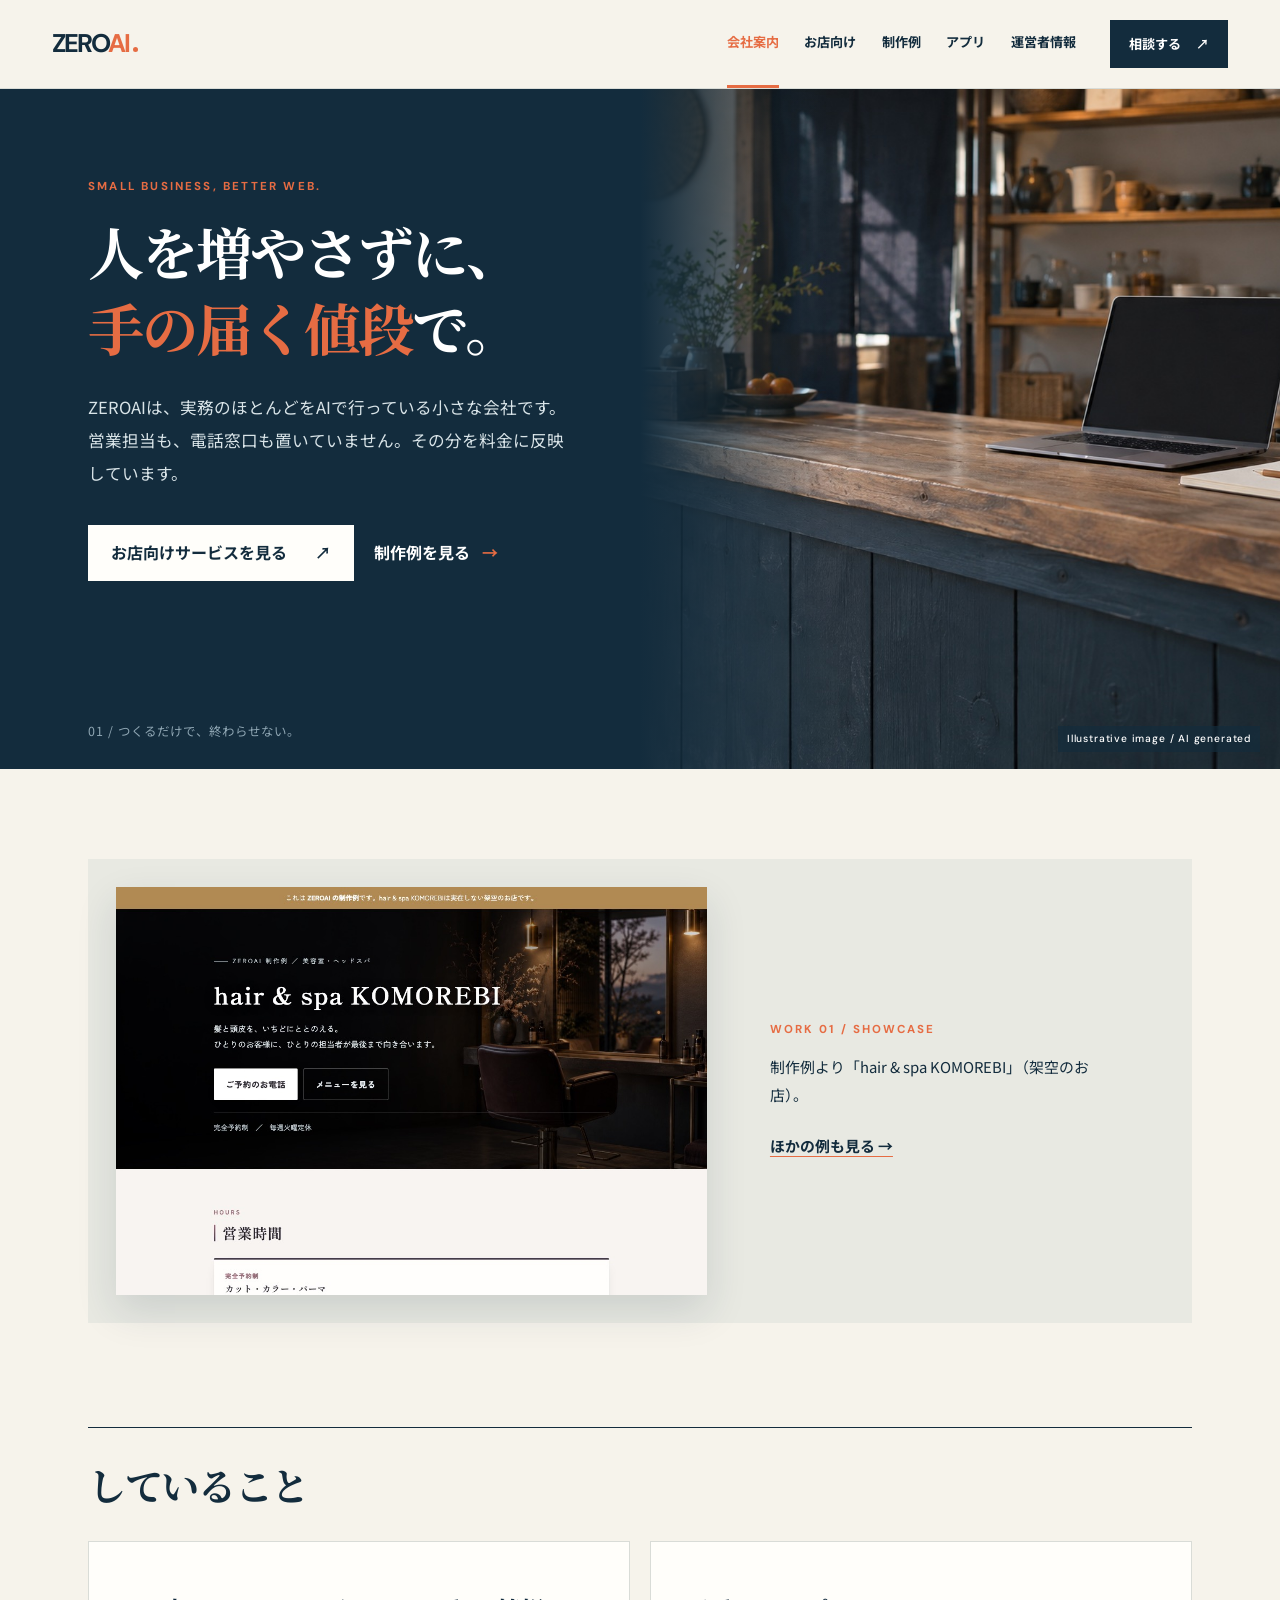
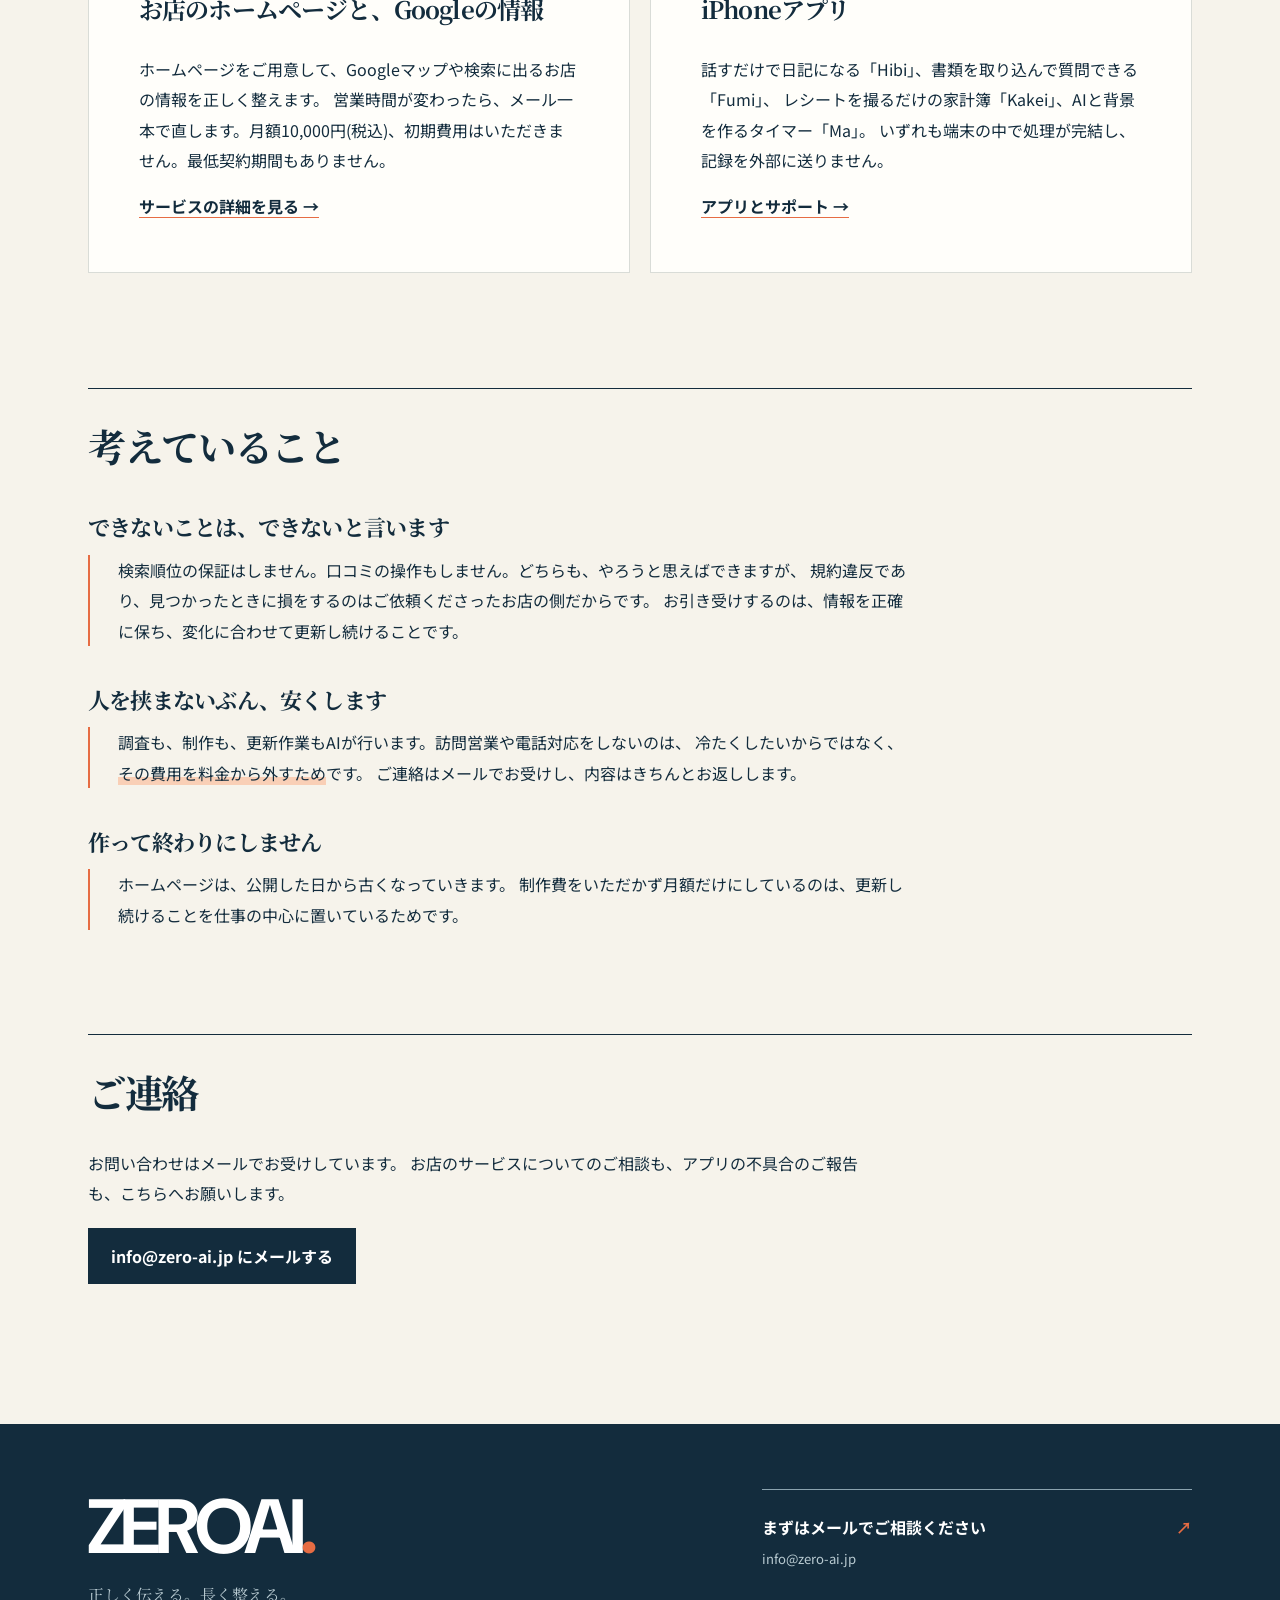
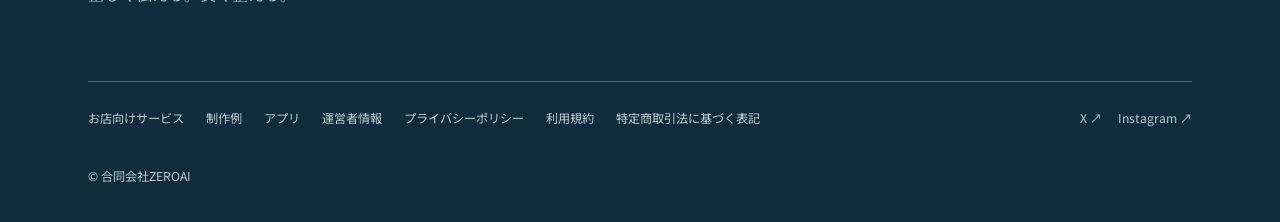
==== commit dc129f18: "フッターの著作権表記を合同会社ZEROAIに変更 Co-Authored-By: Claude Sonnet 5.5 <noreply@anthropic.com>" ====
--- a/index.html
+++ b/index.html
@@ -61,4 +61,4 @@
   <p><a class="cta" href="mailto:info@zero-ai.jp">info@zero-ai.jp にメールする</a></p>
 
   
-</main><footer class="site-footer"><div class="footer-upper"><div><a class="footer-mark" href="./index.html">ZEROAI<span class="mark-dot">.</span></a><p>正しく伝える。長く整える。</p></div><a class="footer-mail" href="mailto:info@zero-ai.jp">まずはメールでご相談ください <span aria-hidden="true">↗</span><small>info@zero-ai.jp</small></a></div><div class="footer-lower"><nav aria-label="フッターナビゲーション"><a href="./meo/index.html">お店向けサービス</a><a href="./works/index.html">制作例</a><a href="./apps/index.html">アプリ</a><a href="./info/index.html">運営者情報</a><a href="./privacy/index.html">プライバシーポリシー</a><a href="./terms/index.html">利用規約</a><a href="./law/index.html">特定商取引法に基づく表記</a></nav><div class="footer-social"><a href="https://x.com/ZEROAIWEB" target="_blank" rel="me noopener">X ↗</a><a href="https://www.instagram.com/zeroaiinfo/" target="_blank" rel="me noopener">Instagram ↗</a></div><span class="copyright">© ZEROAI</span></div></footer></body></html>
+</main><footer class="site-footer"><div class="footer-upper"><div><a class="footer-mark" href="./index.html">ZEROAI<span class="mark-dot">.</span></a><p>正しく伝える。長く整える。</p></div><a class="footer-mail" href="mailto:info@zero-ai.jp">まずはメールでご相談ください <span aria-hidden="true">↗</span><small>info@zero-ai.jp</small></a></div><div class="footer-lower"><nav aria-label="フッターナビゲーション"><a href="./meo/index.html">お店向けサービス</a><a href="./works/index.html">制作例</a><a href="./apps/index.html">アプリ</a><a href="./info/index.html">運営者情報</a><a href="./privacy/index.html">プライバシーポリシー</a><a href="./terms/index.html">利用規約</a><a href="./law/index.html">特定商取引法に基づく表記</a></nav><div class="footer-social"><a href="https://x.com/ZEROAIWEB" target="_blank" rel="me noopener">X ↗</a><a href="https://www.instagram.com/zeroaiinfo/" target="_blank" rel="me noopener">Instagram ↗</a></div><span class="copyright">© 合同会社ZEROAI</span></div></footer></body></html>
